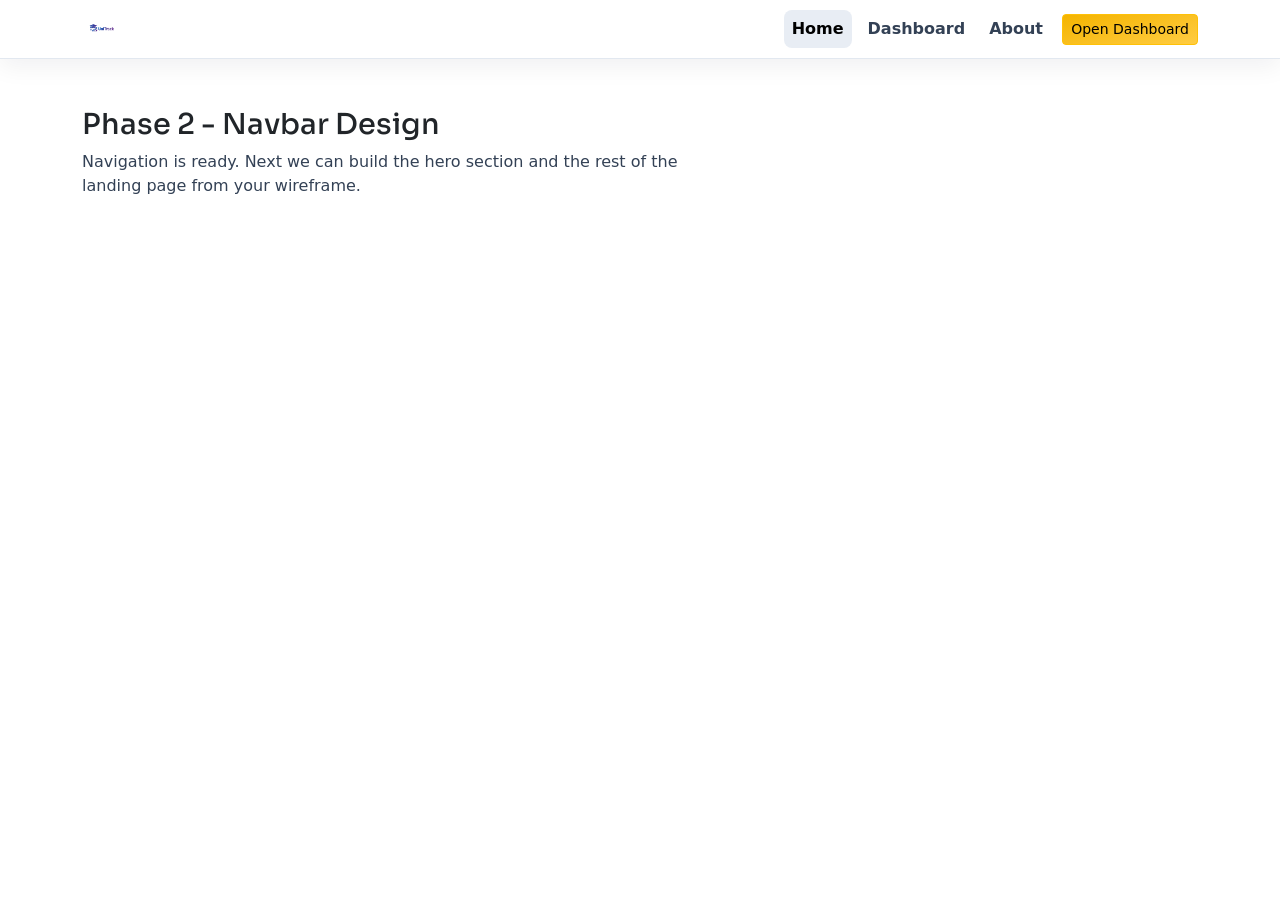
==== index.html @ 505b14d3 "Created frontend file structure" ====
<!DOCTYPE html>
<html lang="en">
<head>
    <meta charset="UTF-8">
    <meta name="viewport" content="width=device-width, initial-scale=1.0">
    <title>UniTrack</title>
    <link rel="icon" href="images/logo.png">
    <link rel="preconnect" href="https://fonts.googleapis.com">
    <link rel="preconnect" href="https://fonts.gstatic.com" crossorigin>
    <link href="https://fonts.googleapis.com/css2?family=Manrope:wght@500;600;700;800&family=Sora:wght@500;600;700&display=swap" rel="stylesheet">
    <link rel="stylesheet" href="css/navBar.css">
    <link href="https://cdn.jsdelivr.net/npm/bootstrap@5.3.2/dist/css/bootstrap.min.css" rel="stylesheet">
</head>
<body>
    <nav class="navbar navbar-expand-lg uni-navbar sticky-top">
        <div class="container">
            <a class="navbar-website website-mark" href="#">
                <img src="images/logo.png" alt="UniTrack logo" class="website-logo">
            </a>

            <button class="navbar-toggler custom-toggler" type="button" data-bs-toggle="collapse" data-bs-target="#uniNavbar" aria-controls="uniNavbar" aria-expanded="false" aria-label="Toggle navigation">
                <span class="navbar-toggler-icon"></span>
            </button>

            <div class="collapse navbar-collapse" id="uniNavbar">
                <ul class="navbar-nav ms-auto mb-2 mb-lg-0 nav-links-wrap">
                    <li class="nav-item"><a class="nav-link active" aria-current="page" href="#">Home</a></li>
                    <li class="nav-item"><a class="nav-link" href="#">Dashboard</a></li>
                    <li class="nav-item"><a class="nav-link" href="#">About</a></li>
                </ul>
                <div class="d-flex align-items-center gap-2 nav-actions">
                    <a href="#" class="btn btn-warning btn-sm start-btn">Open Dashboard</a>
                </div>
            </div>
        </div>
    </nav>

    <main class="container py-5">
        <h1 class="page-title">Phase 2 - Navbar Design</h1>
        <p class="page-subtitle">Navigation is ready. Next we can build the hero section and the rest of the landing page from your wireframe.</p>
    </main>

    <script src="https://cdn.jsdelivr.net/npm/bootstrap@5.3.2/dist/js/bootstrap.bundle.min.js"></script>
</body>
</html>
---- css/navBar.css ----
:root {
	--uni-bg: #ffffff;
	--uni-text: #0f172a;
	--uni-muted: #334155;
	--uni-accent: #f4b400;
	--uni-accent-hover: #ffcc42;
	--uni-border: #e2e8f0;
}

* {
	box-sizing: border-box;
}

body {
	margin: 0;
	font-family: "Manrope", sans-serif;
	color: #0f172a;
	background: #f8fafc;
}

.uni-navbar {
	background: var(--uni-bg);
	border-bottom: 1px solid var(--uni-border);
	box-shadow: 0 8px 24px rgba(15, 23, 42, 0.06);
}

.website-mark {
	display: inline-flex;
	align-items: center;
	gap: 0.6rem;
	color: #0b1628;
	font-family: "Sora", sans-serif;
	font-weight: 600;
	letter-spacing: 0.1px;
	text-decoration: none;
}

.website-mark:hover,
.website-mark:focus {
	color: #0b1628;
}

.website-logo {
	width: 42px;
	height: 42px;
	object-fit: contain;
}

.website-text {
	font-size: 1.06rem;
}

.nav-links-wrap {
	gap: 0.5rem;
	margin-right: 0.7rem;
}

.uni-navbar .nav-link {
	color: var(--uni-muted);
	font-weight: 600;
	border-radius: 8px;
	padding: 0.45rem 0.95rem;
	transition: all 0.2s ease;
}

.uni-navbar .nav-link:hover,
.uni-navbar .nav-link:focus {
	color: #0f172a;
	background: #eef2f7;
}

.uni-navbar .nav-link.active {
	color: #0f172a;
	background: #e8edf4;
}

.start-btn {
	border-radius: 999px;
	font-weight: 700;
	padding-inline: 1rem;
}

.start-btn {
	color: #1d2738;
	border: none;
	background: linear-gradient(165deg, var(--uni-accent), var(--uni-accent-hover));
}

.start-btn:hover,
.start-btn:focus {
	color: #1d2738;
	background: linear-gradient(165deg, #f8c82f, #ffe08c);
}

.custom-toggler {
	border-color: #cbd5e1;
}

.custom-toggler .navbar-toggler-icon {
	filter: none;
}

.page-title {
	font-family: "Sora", sans-serif;
	font-size: clamp(1.8rem, 2.2vw, 2.4rem);
	margin-bottom: 0.5rem;
}

.page-subtitle {
	color: #334155;
	max-width: 60ch;
}

@media (max-width: 991.98px) {
	.nav-links-wrap {
		margin-top: 0.9rem;
		margin-right: 0;
	}

	.uni-navbar .nav-link {
		border-radius: 10px;
		padding-left: 0.6rem;
	}

	.nav-actions {
		margin-top: 0.85rem;
		margin-bottom: 0.35rem;
	}
}
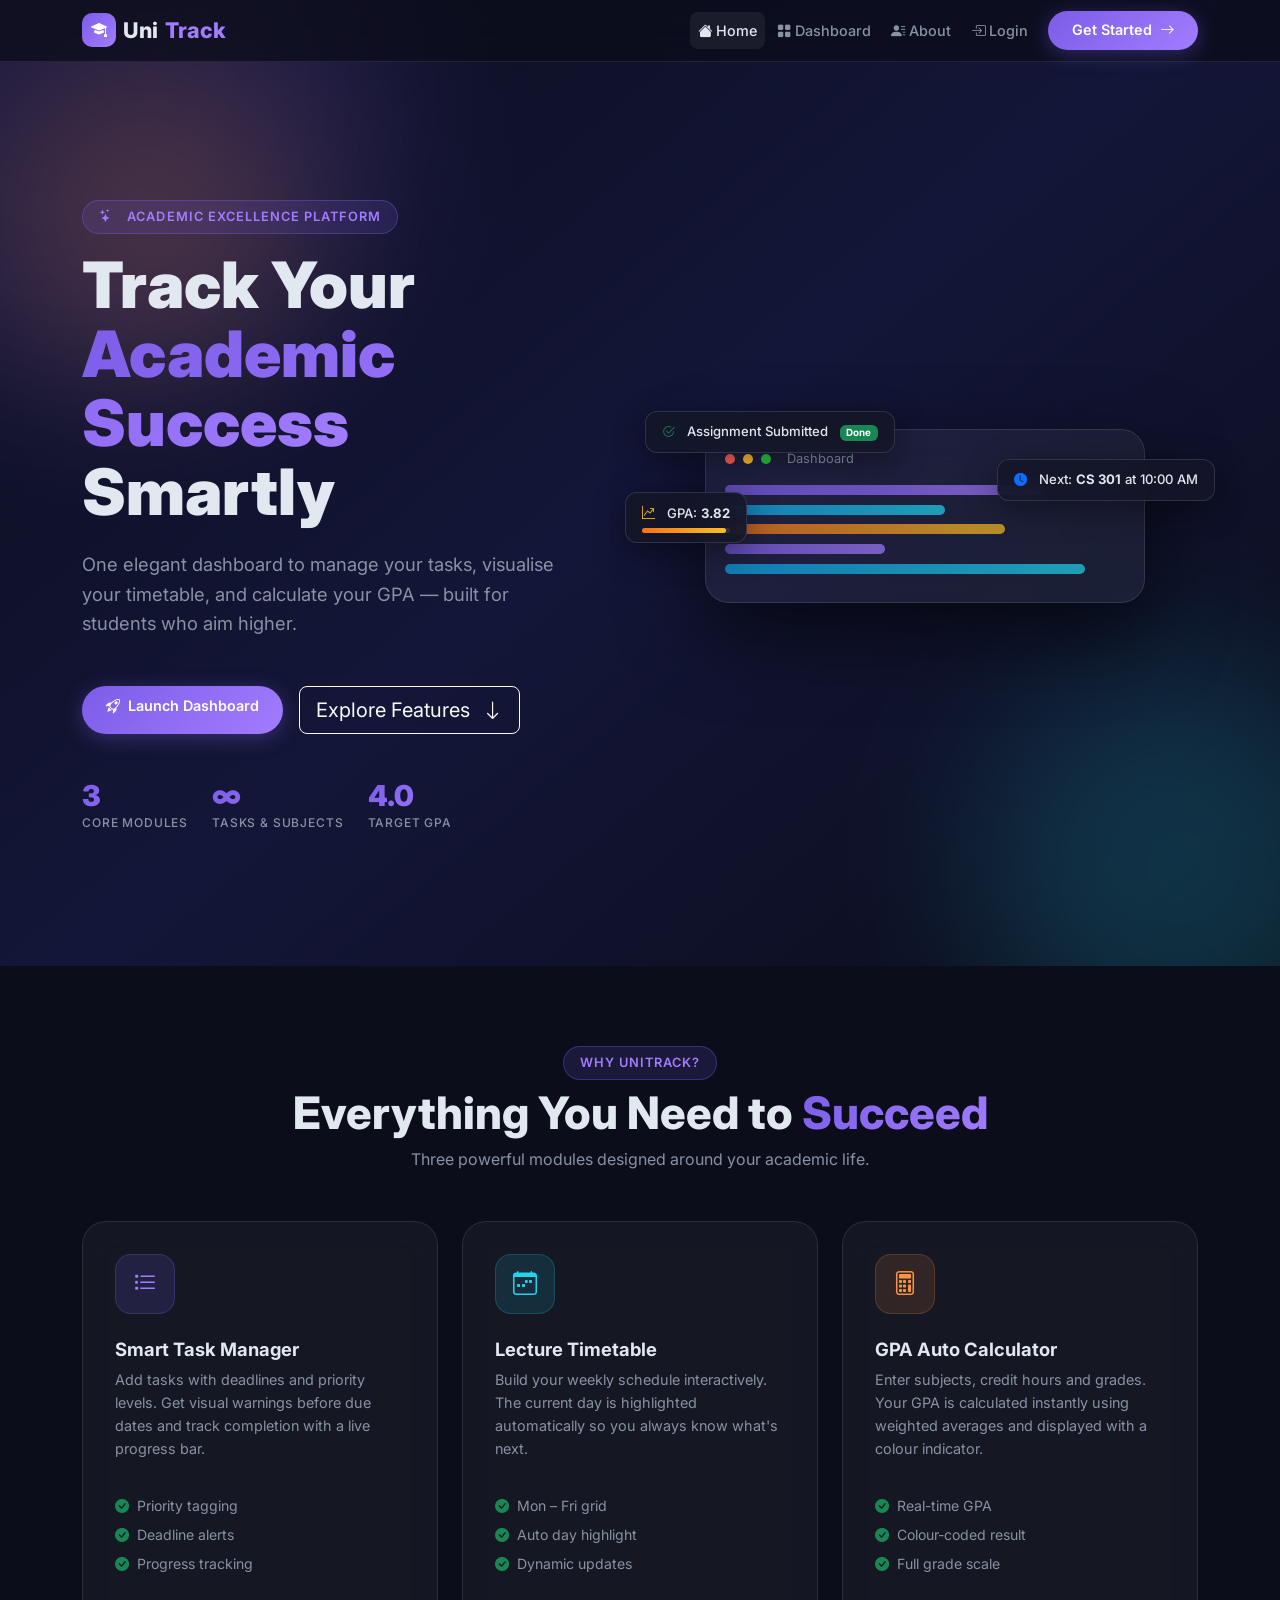
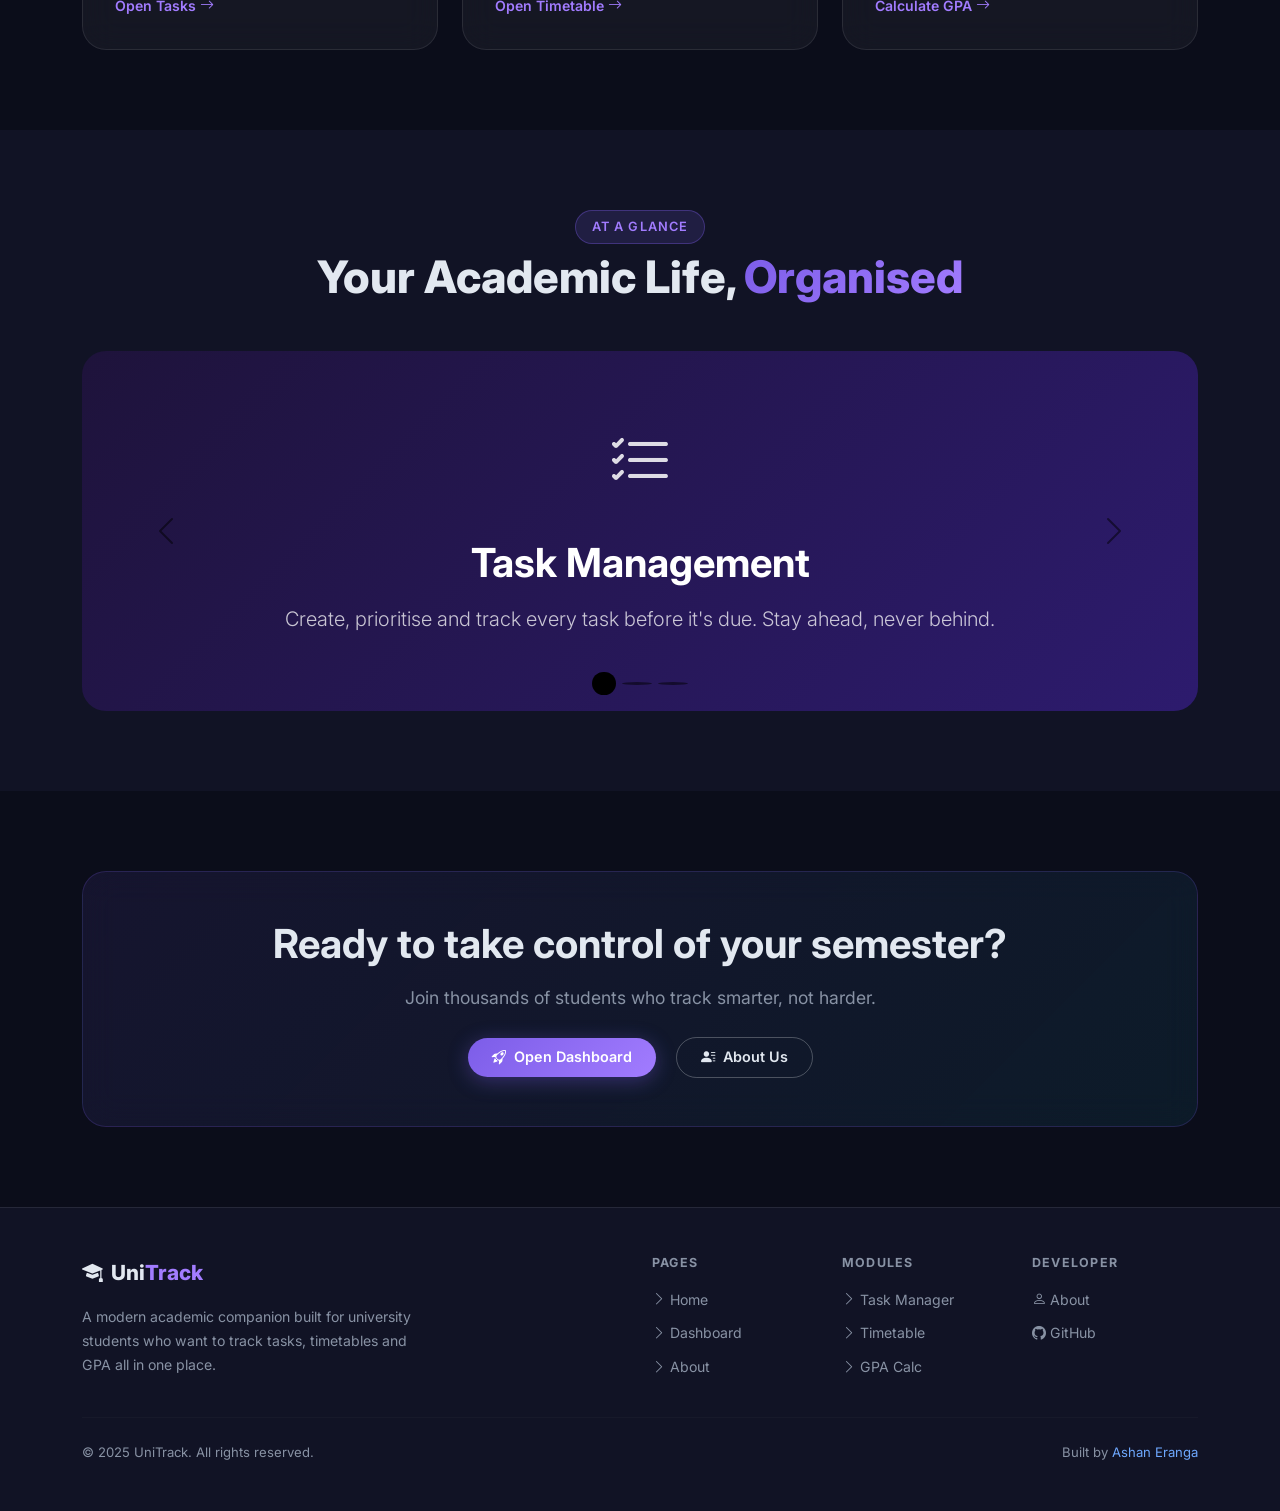
==== commit 0937faed: "Created home page, index file with css and javascript" ====
--- a/index.html
+++ b/index.html
@@ -1,45 +1,396 @@
 <!DOCTYPE html>
-<html lang="en">
+<html lang="en" data-bs-theme="dark">
+
 <head>
-    <meta charset="UTF-8">
-    <meta name="viewport" content="width=device-width, initial-scale=1.0">
-    <title>UniTrack</title>
-    <link rel="icon" href="images/logo.png">
-    <link rel="preconnect" href="https://fonts.googleapis.com">
-    <link rel="preconnect" href="https://fonts.gstatic.com" crossorigin>
-    <link href="https://fonts.googleapis.com/css2?family=Manrope:wght@500;600;700;800&family=Sora:wght@500;600;700&display=swap" rel="stylesheet">
-    <link rel="stylesheet" href="css/navBar.css">
-    <link href="https://cdn.jsdelivr.net/npm/bootstrap@5.3.2/dist/css/bootstrap.min.css" rel="stylesheet">
+    <meta charset="UTF-8" />
+    <meta name="viewport" content="width=device-width, initial-scale=1.0" />
+    <meta name="description"
+        content="UniTrack – Smart Academic Dashboard. Track tasks, timetables and GPA all in one place." />
+    <title>UniTrack – Smart Academic Dashboard</title>
+
+    <link rel="stylesheet" href="https://cdn.jsdelivr.net/npm/bootstrap@5.3.2/dist/css/bootstrap.min.css" />
+    <link rel="stylesheet" href="https://cdn.jsdelivr.net/npm/bootstrap-icons@1.11.3/font/bootstrap-icons.min.css" />
+    <link rel="preconnect" href="https://fonts.googleapis.com" />
+    <link rel="preconnect" href="https://fonts.gstatic.com" crossorigin />
+    <link href="https://fonts.googleapis.com/css2?family=Inter:wght@300;400;500;600;700;800;900&display=swap"
+        rel="stylesheet" />
+    <link rel="stylesheet" href="css/style.css" />
 </head>
+
 <body>
-    <nav class="navbar navbar-expand-lg uni-navbar sticky-top">
-        <div class="container">
-            <a class="navbar-website website-mark" href="#">
-                <img src="images/logo.png" alt="UniTrack logo" class="website-logo">
+
+
+
+    <!--NAVBAR-->
+    <nav class="navbar navbar-expand-lg fixed-top glass-nav" id="mainNavbar">
+        <div class="container">
+            <!--Logo -->
+            <a class="navbar-brand brand-logo" href="index.html">
+                <span class="brand-icon"><i class="bi bi-mortarboard-fill"></i></span>
+                Uni<span class="brand-accent">Track</span>
             </a>
 
-            <button class="navbar-toggler custom-toggler" type="button" data-bs-toggle="collapse" data-bs-target="#uniNavbar" aria-controls="uniNavbar" aria-expanded="false" aria-label="Toggle navigation">
-                <span class="navbar-toggler-icon"></span>
+            <!-- Mobile  -->
+            <button class="navbar-toggler border-0" type="button" data-bs-toggle="collapse" data-bs-target="#navbarMenu"
+                aria-controls="navbarMenu" aria-expanded="false" aria-label="Toggle navigation">
+                <span class="toggler-icon"><i class="bi bi-list"></i></span>
             </button>
 
-            <div class="collapse navbar-collapse" id="uniNavbar">
-                <ul class="navbar-nav ms-auto mb-2 mb-lg-0 nav-links-wrap">
-                    <li class="nav-item"><a class="nav-link active" aria-current="page" href="#">Home</a></li>
-                    <li class="nav-item"><a class="nav-link" href="#">Dashboard</a></li>
-                    <li class="nav-item"><a class="nav-link" href="#">About</a></li>
+            <!-- Nav Links -->
+            <div class="collapse navbar-collapse" id="navbarMenu">
+                <ul class="navbar-nav ms-auto align-items-lg-center gap-lg-1">
+                    <li class="nav-item">
+                        <a class="nav-link active" href="index.html">
+                            <i class="bi bi-house-fill me-1"></i>Home
+                        </a>
+                    </li>
+                    <li class="nav-item">
+                        <a class="nav-link" href="dashboard.html">
+                            <i class="bi bi-grid-fill me-1"></i>Dashboard
+                        </a>
+                    </li>
+                    <li class="nav-item">
+                        <a class="nav-link" href="about.html">
+                            <i class="bi bi-person-lines-fill me-1"></i>About
+                        </a>
+                    </li>
+                    <li class="nav-item">
+                        <a class="nav-link" href="login.html">
+                            <i class="bi bi-box-arrow-in-right me-1"></i>Login
+                        </a>
+                    </li>
+                    <li class="nav-item ms-lg-2">
+                        <a class="btn btn-primary-grad" href="register.html">
+                            Get Started <i class="bi bi-arrow-right ms-1"></i>
+                        </a>
+                    </li>
                 </ul>
-                <div class="d-flex align-items-center gap-2 nav-actions">
-                    <a href="#" class="btn btn-warning btn-sm start-btn">Open Dashboard</a>
-                </div>
             </div>
         </div>
     </nav>
 
-    <main class="container py-5">
-        <h1 class="page-title">Phase 2 - Navbar Design</h1>
-        <p class="page-subtitle">Navigation is ready. Next we can build the hero section and the rest of the landing page from your wireframe.</p>
-    </main>
+
+    <!--Hero -->
+    <section class="hero-section" id="hero">
+        <div class="blob blob-1"></div>
+        <div class="blob blob-2"></div>
+        <div class="blob blob-3"></div>
+
+        <div class="container hero-content">
+            <div class="row align-items-center min-vh-100">
+                <!-- Left  -->
+                <div class="col-lg-6" data-aos="fade-right">
+                    <div class="hero-badge mb-3">
+                        <i class="bi bi-stars me-2"></i>Academic Excellence Platform
+                    </div>
+                    <h1 class="hero-title">
+                        Track Your<br />
+                        <span class="gradient-text">Academic Success</span><br />
+                        Smartly
+                    </h1>
+                    <p class="hero-subtitle mt-4 mb-5">
+                        One elegant dashboard to manage your tasks, visualise your timetable,
+                        and calculate your GPA — built for students who aim higher.
+                    </p>
+                    <div class="hero-cta d-flex flex-wrap gap-3">
+                        <a href="dashboard.html" class="btn btn-primary-grad btn-lg">
+                            <i class="bi bi-rocket-takeoff me-2"></i>Launch Dashboard
+                        </a>
+                        <a href="#features" class="btn btn-outline-light btn-lg smooth-scroll">
+                            Explore Features <i class="bi bi-arrow-down ms-2"></i>
+                        </a>
+                    </div>
+
+                    <div class="hero-stats d-flex gap-4 mt-5 flex-wrap">
+                        <div class="stat-chip">
+                            <span class="stat-num">3</span>
+                            <span class="stat-label">Core Modules</span>
+                        </div>
+                        <div class="stat-chip">
+                            <span class="stat-num">∞</span>
+                            <span class="stat-label">Tasks & Subjects</span>
+                        </div>
+                        <div class="stat-chip">
+                            <span class="stat-num">4.0</span>
+                            <span class="stat-label">Target GPA</span>
+                        </div>
+                    </div>
+                </div>
+
+                <!-- Right  -->
+                <div class="col-lg-6 mt-5 mt-lg-0 d-flex justify-content-center">
+                    <div class="hero-visual">
+                        <div class="floating-card card-task">
+                            <i class="bi bi-check2-circle text-success me-2"></i>
+                            Assignment Submitted <span class="badge bg-success ms-2">Done</span>
+                        </div>
+                        <div class="floating-card card-gpa">
+                            <i class="bi bi-graph-up-arrow text-warning me-2"></i>
+                            GPA: <strong>3.82</strong>
+                            <div class="gpa-bar mt-1">
+                                <div class="gpa-fill" style="width:95%"></div>
+                            </div>
+                        </div>
+                        <div class="floating-card card-time">
+                            <i class="bi bi-clock-fill text-primary me-2"></i>
+                            Next: <strong>CS 301</strong> at 10:00 AM
+                        </div>
+                        <!-- Dashboard preview -->
+                        <div class="dashboard-mockup glass-card">
+                            <div class="mockup-header">
+                                <span class="dot red"></span>
+                                <span class="dot yellow"></span>
+                                <span class="dot green"></span>
+                                <span class="mockup-title">Dashboard</span>
+                            </div>
+                            <div class="mockup-body">
+                                <div class="mockup-row">
+                                    <div class="mockup-bar" style="width:80%"></div>
+                                </div>
+                                <div class="mockup-row">
+                                    <div class="mockup-bar b2" style="width:55%"></div>
+                                </div>
+                                <div class="mockup-row">
+                                    <div class="mockup-bar b3" style="width:70%"></div>
+                                </div>
+                                <div class="mockup-row">
+                                    <div class="mockup-bar" style="width:40%"></div>
+                                </div>
+                                <div class="mockup-row">
+                                    <div class="mockup-bar b2" style="width:90%"></div>
+                                </div>
+                            </div>
+                        </div>
+                    </div>
+                </div>
+            </div>
+        </div>
+    </section>
+
+
+    <!-- Features -->
+    <section class="features-section py-6" id="features">
+        <div class="container">
+            <!-- Section Header -->
+            <div class="text-center mb-5">
+                <div class="section-badge mb-2">Why UniTrack?</div>
+                <h2 class="section-title">Everything You Need to <span class="gradient-text">Succeed</span></h2>
+                <p class="section-sub">Three powerful modules designed around your academic life.</p>
+            </div>
+
+            <!-- Cards -->
+            <div class="row g-4 justify-content-center">
+
+                <!-- Task Manager -->
+                <div class="col-md-6 col-lg-4">
+                    <div class="feature-card glass-card h-100" id="featureTask">
+                        <div class="feature-icon-wrap icon-purple">
+                            <i class="bi bi-list-task"></i>
+                        </div>
+                        <h3 class="feature-title mt-4">Smart Task Manager</h3>
+                        <p class="feature-desc">
+                            Add tasks with deadlines and priority levels. Get visual warnings
+                            before due dates and track completion with a live progress bar.
+                        </p>
+                        <ul class="feature-list mt-3">
+                            <li><i class="bi bi-check-circle-fill text-success me-2"></i>Priority tagging</li>
+                            <li><i class="bi bi-check-circle-fill text-success me-2"></i>Deadline alerts</li>
+                            <li><i class="bi bi-check-circle-fill text-success me-2"></i>Progress tracking</li>
+                        </ul>
+                        <a href="dashboard.html#tasks" class="feature-link mt-auto">
+                            Open Tasks <i class="bi bi-arrow-right ms-1"></i>
+                        </a>
+                    </div>
+                </div>
+
+                <!-- Timetable -->
+                <div class="col-md-6 col-lg-4">
+                    <div class="feature-card glass-card h-100" id="featureTimetable">
+                        <div class="feature-icon-wrap icon-cyan">
+                            <i class="bi bi-calendar-week"></i>
+                        </div>
+                        <h3 class="feature-title mt-4">Lecture Timetable</h3>
+                        <p class="feature-desc">
+                            Build your weekly schedule interactively. The current day is
+                            highlighted automatically so you always know what's next.
+                        </p>
+                        <ul class="feature-list mt-3">
+                            <li><i class="bi bi-check-circle-fill text-success me-2"></i>Mon – Fri grid</li>
+                            <li><i class="bi bi-check-circle-fill text-success me-2"></i>Auto day highlight</li>
+                            <li><i class="bi bi-check-circle-fill text-success me-2"></i>Dynamic updates</li>
+                        </ul>
+                        <a href="dashboard.html#timetable" class="feature-link mt-auto">
+                            Open Timetable <i class="bi bi-arrow-right ms-1"></i>
+                        </a>
+                    </div>
+                </div>
+
+                <!--GPA Calculator -->
+                <div class="col-md-6 col-lg-4">
+                    <div class="feature-card glass-card h-100" id="featureGPA">
+                        <div class="feature-icon-wrap icon-orange">
+                            <i class="bi bi-calculator"></i>
+                        </div>
+                        <h3 class="feature-title mt-4">GPA Auto Calculator</h3>
+                        <p class="feature-desc">
+                            Enter subjects, credit hours and grades. Your GPA is calculated
+                            instantly using weighted averages and displayed with a colour indicator.
+                        </p>
+                        <ul class="feature-list mt-3">
+                            <li><i class="bi bi-check-circle-fill text-success me-2"></i>Real-time GPA</li>
+                            <li><i class="bi bi-check-circle-fill text-success me-2"></i>Colour-coded result</li>
+                            <li><i class="bi bi-check-circle-fill text-success me-2"></i>Full grade scale</li>
+                        </ul>
+                        <a href="dashboard.html#gpa" class="feature-link mt-auto">
+                            Calculate GPA <i class="bi bi-arrow-right ms-1"></i>
+                        </a>
+                    </div>
+                </div>
+
+            </div>
+        </div>
+    </section>
+
+
+    <section class="carousel-section py-6" id="showcase">
+        <div class="container">
+            <div class="text-center mb-5">
+                <div class="section-badge mb-2">At A Glance</div>
+                <h2 class="section-title">Your Academic Life, <span class="gradient-text">Organised</span></h2>
+            </div>
+
+            <div id="mainCarousel" class="carousel slide carousel-fade" data-bs-ride="carousel" data-bs-interval="4000">
+                <!-- Indicators -->
+                <div class="carousel-indicators">
+                    <button type="button" data-bs-target="#mainCarousel" data-bs-slide-to="0" class="active"
+                        aria-current="true" aria-label="Slide 1"></button>
+                    <button type="button" data-bs-target="#mainCarousel" data-bs-slide-to="1"
+                        aria-label="Slide 2"></button>
+                    <button type="button" data-bs-target="#mainCarousel" data-bs-slide-to="2"
+                        aria-label="Slide 3"></button>
+                </div>
+
+                <div class="carousel-inner rounded-4 overflow-hidden">
+                    <!-- Slide 1 -->
+                    <div class="carousel-item active">
+                        <div class="carousel-slide slide-tasks d-flex align-items-center justify-content-center">
+                            <div class="carousel-content text-center text-white p-5">
+                                <div class="carousel-icon mb-4"><i class="bi bi-list-check"></i></div>
+                                <h3 class="display-6 fw-bold">Task Management</h3>
+                                <p class="lead opacity-75 mt-3">Create, prioritise and track every task before it's due.
+                                    Stay ahead, never behind.</p>
+                            </div>
+                        </div>
+                    </div>
+                    <!-- Slide 2 -->
+                    <div class="carousel-item">
+                        <div class="carousel-slide slide-timetable d-flex align-items-center justify-content-center">
+                            <div class="carousel-content text-center text-white p-5">
+                                <div class="carousel-icon mb-4"><i class="bi bi-calendar3"></i></div>
+                                <h3 class="display-6 fw-bold">Lecture Timetable</h3>
+                                <p class="lead opacity-75 mt-3">Your entire week on one screen. Add lectures on the fly
+                                    and never miss a class.</p>
+                            </div>
+                        </div>
+                    </div>
+                    <!-- Slide 3 -->
+                    <div class="carousel-item">
+                        <div class="carousel-slide slide-gpa d-flex align-items-center justify-content-center">
+                            <div class="carousel-content text-center text-white p-5">
+                                <div class="carousel-icon mb-4"><i class="bi bi-award"></i></div>
+                                <h3 class="display-6 fw-bold">GPA Calculator</h3>
+                                <p class="lead opacity-75 mt-3">See exactly where you stand academically. Real-time
+                                    weighted GPA at your fingertips.</p>
+                            </div>
+                        </div>
+                    </div>
+                </div>
+
+                <!-- Controls -->
+                <button class="carousel-control-prev" type="button" data-bs-target="#mainCarousel" data-bs-slide="prev">
+                    <span class="carousel-control-prev-icon"></span>
+                    <span class="visually-hidden">Previous</span>
+                </button>
+                <button class="carousel-control-next" type="button" data-bs-target="#mainCarousel" data-bs-slide="next">
+                    <span class="carousel-control-next-icon"></span>
+                    <span class="visually-hidden">Next</span>
+                </button>
+            </div>
+        </div>
+    </section>
+
+
+    <!-- Call-->
+    <section class="cta-section py-6">
+        <div class="container">
+            <div class="cta-card glass-card text-center p-5">
+                <h2 class="fw-bold fs-1 mb-3">Ready to take control of your semester?</h2>
+                <p class="cta-sub mb-4">Join thousands of students who track smarter, not harder.</p>
+                <a href="dashboard.html" class="btn btn-primary-grad btn-lg me-3">
+                    <i class="bi bi-rocket-takeoff me-2"></i>Open Dashboard
+                </a>
+                <a href="about.html" class="btn btn-outline-custom btn-lg">
+                    <i class="bi bi-person-lines-fill me-2"></i>About Us
+                </a>
+            </div>
+        </div>
+    </section>
+
+
+    <!--Footer-->
+    <footer class="site-footer py-5">
+        <div class="container">
+            <div class="row gy-4">
+                <!-- Brand -->
+                <div class="col-lg-4">
+                    <a class="footer-brand" href="index.html">
+                        <i class="bi bi-mortarboard-fill me-2"></i>Uni<span class="brand-accent">Track</span>
+                    </a>
+                    <p class="footer-desc mt-3">
+                        A modern academic companion built for university students who want to
+                        track tasks, timetables and GPA all in one place.
+                    </p>
+                </div>
+                <!-- Quick Links -->
+                <div class="col-sm-6 col-lg-2 offset-lg-2">
+                    <h6 class="footer-heading">Pages</h6>
+                    <ul class="footer-links">
+                        <li><a href="index.html"><i class="bi bi-chevron-right me-1"></i>Home</a></li>
+                        <li><a href="dashboard.html"><i class="bi bi-chevron-right me-1"></i>Dashboard</a></li>
+                        <li><a href="about.html"><i class="bi bi-chevron-right me-1"></i>About</a></li>
+                    </ul>
+                </div>
+                <!-- Modules -->
+                <div class="col-sm-6 col-lg-2">
+                    <h6 class="footer-heading">Modules</h6>
+                    <ul class="footer-links">
+                        <li><a href="dashboard.html#tasks"><i class="bi bi-chevron-right me-1"></i>Task Manager</a></li>
+                        <li><a href="dashboard.html#timetable"><i class="bi bi-chevron-right me-1"></i>Timetable</a>
+                        </li>
+                        <li><a href="dashboard.html#gpa"><i class="bi bi-chevron-right me-1"></i>GPA Calc</a></li>
+                    </ul>
+                </div>
+                <!-- Contact -->
+                <div class="col-lg-2">
+                    <h6 class="footer-heading">Developer</h6>
+                    <ul class="footer-links">
+                        <li><a href="about.html"><i class="bi bi-person me-1"></i>About</a></li>
+                        <li><a href="#"><i class="bi bi-github me-1"></i>GitHub</a></li>
+                    </ul>
+                </div>
+            </div>
+
+            <hr class="footer-divider my-4" />
+            <div class="d-flex flex-wrap justify-content-between align-items-center">
+                <p class="footer-copy mb-0">&copy; 2025 UniTrack. All rights reserved.</p>
+                <p class="footer-copy mb-0">Built by <span><a href="https://github.com/ashan2k02" target="_blank">Ashan Eranga</a></span></p>
+            </div>
+        </div>
+    </footer>
+
 
     <script src="https://cdn.jsdelivr.net/npm/bootstrap@5.3.2/dist/js/bootstrap.bundle.min.js"></script>
+    <script src="js/app.js"></script>
 </body>
+
 </html>
--- a/css/style.css
+++ b/css/style.css
@@ -0,0 +1,1859 @@
+:root {
+  --purple:       #7c5de8;   
+  --purple-light: #a27cff;   
+  --cyan:         #22d3ee;   
+  --orange:       #fb923c;   
+  --green:        #34d399;   
+  --red:          #f87171;   
+  --bg:           #0b0d1a;   
+  --bg-alt:       #111325;   
+  --text:         #e2e8f0;   
+  --muted:        #8892a4;   
+  --border:       rgba(255,255,255,0.09);  
+}
+
+
+
+*, *::before, *::after {
+  box-sizing: border-box;
+  margin: 0;
+  padding: 0;
+}
+
+html {
+  scroll-behavior: smooth;
+}
+
+body {
+  font-family: 'Inter', system-ui, sans-serif;
+  background-color: var(--bg);   
+  color: var(--text);            
+  min-height: 100vh;
+  overflow-x: hidden;
+  line-height: 1.6;
+}
+
+img {
+  max-width: 100%;
+}
+a {
+  text-decoration: none;
+}
+
+
+::-webkit-scrollbar {
+  width: 6px;
+  height: 6px;
+}
+::-webkit-scrollbar-track {
+  background: var(--bg-alt);
+}
+::-webkit-scrollbar-thumb {
+  background: var(--purple);
+  border-radius: 99px;
+}
+
+
+.py-6 {
+  padding-top: 5rem;
+  padding-bottom: 5rem;
+}
+
+
+
+.gradient-text {
+  background: linear-gradient(135deg, #7c5de8, #a27cff);
+  
+  -webkit-background-clip: text;
+  background-clip: text;
+  -webkit-text-fill-color: transparent;
+}
+
+
+.section-title {
+  font-size: clamp(1.8rem, 4vw, 2.8rem); 
+  font-weight: 800;
+  color: var(--text);
+  line-height: 1.15;
+}
+
+.section-sub {
+  font-size: 1rem;
+  color: var(--muted);
+  max-width: 500px;
+  margin-left: auto;
+  margin-right: auto;
+}
+
+
+
+.section-badge, .hero-badge {
+  display: inline-flex;
+  align-items: center;
+  gap: .4rem;
+  padding: .35rem 1rem;
+  background: rgba(124, 93, 232, 0.15);  
+  border: 1px solid rgba(124, 93, 232, 0.35);
+  border-radius: 99px;  
+  font-size: .8rem;
+  font-weight: 600;
+  color: var(--purple-light);
+  letter-spacing: .08em;
+  text-transform: uppercase;
+}
+
+
+
+
+
+.btn-primary-grad {
+  background: linear-gradient(135deg, #7c5de8, #a27cff);
+  color: #fff;
+  border: none;
+  border-radius: 99px;   
+  padding: .55rem 1.5rem;
+  font-weight: 600;
+  font-size: .9rem;
+  transition: all 0.25s ease;
+  box-shadow: 0 4px 20px rgba(124, 93, 232, 0.35);
+}
+.btn-primary-grad:hover, .btn-primary-grad:focus {
+  color: #fff;
+  transform: translateY(-2px);   
+  box-shadow: 0 8px 30px rgba(124, 93, 232, 0.5);
+}
+
+
+.btn-grad-cyan {
+  background: linear-gradient(135deg, #0ea5e9, #22d3ee);
+  color: #fff;
+  border: none;
+  border-radius: 99px;
+  padding: .55rem 1.5rem;
+  font-weight: 600;
+  font-size: .9rem;
+  transition: all 0.25s ease;
+  box-shadow: 0 4px 20px rgba(34, 211, 238, 0.3);
+}
+.btn-grad-cyan:hover {
+  color: #fff;
+  transform: translateY(-2px);
+}
+
+
+.btn-grad-orange {
+  background: linear-gradient(135deg, #f97316, #fbbf24);
+  color: #fff;
+  border: none;
+  border-radius: 99px;
+  padding: .55rem 1.5rem;
+  font-weight: 600;
+  font-size: .9rem;
+  transition: all 0.25s ease;
+  box-shadow: 0 4px 20px rgba(251, 146, 60, 0.3);
+}
+.btn-grad-orange:hover {
+  color: #fff;
+  transform: translateY(-2px);
+}
+
+
+.btn-outline-custom {
+  border: 1.5px solid rgba(255, 255, 255, 0.25);
+  color: var(--text);
+  border-radius: 99px;
+  padding: .55rem 1.5rem;
+  font-weight: 600;
+  font-size: .9rem;
+  transition: all 0.25s ease;
+  background: transparent;
+}
+.btn-outline-custom:hover {
+  background: rgba(255, 255, 255, 0.07);
+  border-color: rgba(255, 255, 255, 0.45);
+  color: #fff;
+  transform: translateY(-2px);
+}
+
+
+.btn-danger-soft {
+  background: rgba(248, 113, 113, 0.12);
+  border: 1px solid rgba(248, 113, 113, 0.25);
+  color: var(--red);
+  border-radius: 8px;
+  transition: all 0.2s ease;
+}
+.btn-danger-soft:hover {
+  background: rgba(248, 113, 113, 0.22);
+  color: var(--red);
+}
+
+
+.btn-filter {
+  background: rgba(255, 255, 255, 0.05);
+  border: 1px solid rgba(255, 255, 255, 0.1);
+  color: var(--muted);
+  border-radius: 8px;
+  font-size: .8rem;
+  padding: .3rem .7rem;
+  transition: all 0.2s ease;
+}
+
+.btn-filter.active, .btn-filter:hover {
+  background: linear-gradient(135deg, #7c5de8, #a27cff);
+  border-color: transparent;
+  color: #fff;
+}
+
+
+
+.glass-card {
+  background: rgba(255, 255, 255, 0.045);  
+  border: 1px solid var(--border);
+  border-radius: 24px;
+  backdrop-filter: blur(16px);  
+  -webkit-backdrop-filter: blur(16px);
+  transition: border-color 0.25s ease;
+}
+.glass-card:hover {
+  border-color: rgba(255, 255, 255, 0.14);
+}
+
+
+.card-section-title {
+  font-size: 1rem;
+  font-weight: 700;
+  color: var(--text);
+  display: flex;
+  align-items: center;
+}
+
+
+.icon-purple, .icon-cyan, .icon-orange, .icon-green {
+  width: 44px; height: 44px;
+  border-radius: 12px;
+  display: flex;
+  align-items: center;
+  justify-content: center;
+  font-size: 1.15rem;
+  flex-shrink: 0;
+}
+.icon-purple {
+  background: rgba(124, 93, 232, 0.15);
+  color: var(--purple-light);
+  border: 1px solid rgba(124, 93, 232, 0.25);
+}
+.icon-cyan {
+  background: rgba(34,  211, 238, 0.12);
+  color: var(--cyan);
+  border: 1px solid rgba(34,  211, 238, 0.2);
+}
+.icon-orange {
+  background: rgba(251, 146,  60, 0.12);
+  color: var(--orange);
+  border: 1px solid rgba(251, 146,  60, 0.2);
+}
+.icon-green {
+  background: rgba(52,  211, 153, 0.12);
+  color: var(--green);
+  border: 1px solid rgba(52,  211, 153, 0.2);
+}
+
+
+
+.glass-nav {
+  background: rgba(11, 13, 26, 0.80);   
+  border-bottom: 1px solid var(--border);
+  backdrop-filter: blur(20px);           
+  -webkit-backdrop-filter: blur(20px);
+  transition: background 0.3s ease;
+}
+
+
+.brand-logo {
+  font-size: 1.35rem;
+  font-weight: 800;
+  color: var(--text);
+  display: flex;
+  align-items: center;
+  gap: .45rem;
+}
+
+
+.brand-icon {
+  display: inline-flex;
+  align-items: center;
+  justify-content: center;
+  width: 34px; height: 34px;
+  background: linear-gradient(135deg, #7c5de8, #a27cff);
+  border-radius: 10px;
+  font-size: 1rem;
+  color: #fff;
+}
+
+
+.brand-accent {
+  color: var(--purple-light);
+}
+
+
+.navbar .nav-link {
+  color: var(--muted);
+  font-weight: 500;
+  font-size: .9rem;
+  border-radius: 8px;
+  padding: .45rem .8rem;
+  transition: color 0.2s ease, background 0.2s ease;
+}
+.navbar .nav-link:hover,
+.navbar .nav-link.active {
+  color: var(--text);
+  background: rgba(255, 255, 255, 0.06);
+}
+
+
+.toggler-icon {
+  font-size: 1.5rem;
+  color: var(--text);
+}
+.navbar-toggler:focus {
+  box-shadow: none;
+}
+
+
+
+.hero-section {
+  position: relative;
+  overflow: hidden;  
+  background: linear-gradient(140deg, #0b0d1a 0%, #131638 50%, #0b0d1a 100%);
+  padding-top: 66px;  
+}
+
+
+.blob {
+  position: absolute;
+  border-radius: 50%;
+  filter: blur(80px);      
+  opacity: 0.18;
+  pointer-events: none;    
+}
+.blob-1 {
+  width: 600px; height: 600px;
+  background: #7c5de8;     
+  top: -200px; left: -200px;
+  animation: blobFloat 12s ease-in-out infinite;
+}
+.blob-2 {
+  width: 400px; height: 400px;
+  background: #22d3ee;     
+  bottom: -100px; right: -100px;
+  animation: blobFloat 16s ease-in-out infinite reverse;
+}
+.blob-3 {
+  width: 300px; height: 300px;
+  background: #fb923c;     
+  animation: blobFloat 10s ease-in-out infinite 2s;
+}
+
+
+@keyframes blobFloat {
+  0%, 100% {
+  transform: translate(0, 0) scale(1);
+}
+  33% {
+  transform: translate(30px, -20px) scale(1.05);
+}
+  66% {
+  transform: translate(-20px, 30px) scale(0.97);
+}
+}
+
+
+.hero-content {
+  position: relative;
+  z-index: 2;
+}
+
+
+.hero-title {
+  font-size: clamp(2.2rem, 5vw, 4rem);
+  font-weight: 900;
+  line-height: 1.08;
+  color: var(--text);
+}
+
+
+.hero-subtitle {
+  font-size: clamp(1rem, 2vw, 1.15rem);
+  color: var(--muted);
+  max-width: 480px;
+}
+
+
+.stat-chip {
+  display: flex;
+  flex-direction: column;
+  gap: .1rem;
+}
+.stat-num {
+  font-size: 1.8rem; font-weight: 900; line-height: 1;
+  background: linear-gradient(135deg, #7c5de8, #a27cff);
+  -webkit-background-clip: text;
+  background-clip: text;
+  -webkit-text-fill-color: transparent;
+}
+.stat-label {
+  font-size: .75rem;
+  color: var(--muted);
+  font-weight: 500;
+  text-transform: uppercase;
+  letter-spacing: .07em;
+}
+
+
+.hero-visual {
+  position: relative;
+  width: 440px;
+  max-width: 100%;
+}
+
+
+.dashboard-mockup {
+  border-radius: 24px;
+  padding: 1.2rem;
+  background: rgba(255, 255, 255, 0.05);
+  border: 1px solid rgba(255, 255, 255, 0.1);
+  box-shadow: 0 30px 80px rgba(0, 0, 0, 0.6);
+  animation: floatMockup 5s ease-in-out infinite;
+}
+@keyframes floatMockup {
+  0%, 100% {
+  transform: translateY(0);
+}
+  50% {
+  transform: translateY(-12px);
+}
+}
+
+
+.mockup-header {
+  display: flex;
+  align-items: center;
+  gap: .5rem;
+  margin-bottom: 1rem;
+}
+.dot {
+  width: 10px;
+  height: 10px;
+  border-radius: 50%;
+}
+.dot.red {
+  background: #ff5f57;
+}
+.dot.yellow {
+  background: #febc2e;
+}
+.dot.green {
+  background: #28c840;
+}
+.mockup-title {
+  font-size: .8rem;
+  color: var(--muted);
+  margin-left: .5rem;
+}
+
+
+.mockup-row {
+  margin-bottom: .6rem;
+}
+.mockup-bar {
+  height: 10px;
+  border-radius: 99px;
+  background: linear-gradient(90deg,#7c5de8,#a27cff);
+  opacity:.7;
+}
+.mockup-bar.b2 {
+  background: linear-gradient(90deg,#0ea5e9,#22d3ee);
+}
+.mockup-bar.b3 {
+  background: linear-gradient(90deg,#f97316,#fbbf24);
+}
+
+
+.floating-card {
+  position: absolute;
+  background: rgba(20, 22, 40, 0.9);
+  border: 1px solid rgba(255, 255, 255, 0.12);
+  border-radius: 12px;
+  padding: .6rem 1rem;
+  font-size: .82rem;
+  font-weight: 500;
+  color: var(--text);
+  white-space: nowrap;
+  box-shadow: 0 8px 32px rgba(0, 0, 0, 0.4);
+  backdrop-filter: blur(12px);
+  z-index: 10;
+}
+.card-task {
+  top: -18px;
+  left: -60px;
+  animation: floatCard1 4s ease-in-out infinite;
+}
+.card-gpa {
+  bottom: 60px;
+  left: -80px;
+  animation: floatCard2 5s ease-in-out infinite 1s;
+}
+.card-time {
+  top: 30px;
+  right: -70px;
+  animation: floatCard1 4.5s ease-in-out infinite .5s;
+}
+
+@keyframes floatCard1 { 0%,100% { transform:translateY(0); } 50% { transform:translateY(-8px); } }
+@keyframes floatCard2 { 0%,100% { transform:translateY(0); } 50% { transform:translateY(8px);  } }
+
+
+.gpa-bar {
+  height: 5px;
+  border-radius: 99px;
+  background: rgba(255,255,255,0.1);
+}
+.gpa-fill {
+  height: 100%;
+  border-radius: 99px;
+  background: linear-gradient(90deg,#f97316,#fbbf24);
+}
+
+
+
+.feature-card {
+  padding: 2rem;
+  display: flex;
+  flex-direction: column;
+  transition: transform 0.25s ease, box-shadow 0.25s ease;
+}
+
+.feature-card:hover {
+  transform: translateY(-6px);
+  box-shadow: 0 0 40px rgba(124, 93, 232, 0.18);
+}
+
+
+.feature-icon-wrap {
+  width: 60px; height: 60px;
+  border-radius: 16px;
+  display: flex; align-items: center; justify-content: center;
+  font-size: 1.5rem;
+}
+
+.feature-title {
+  font-size: 1.15rem;
+  font-weight: 700;
+  color: var(--text);
+}
+.feature-desc {
+  font-size: .9rem;
+  color: var(--muted);
+}
+
+.feature-list {
+  list-style: none;
+  padding: 0;
+  font-size: .88rem;
+  color: var(--muted);
+}
+.feature-list li {
+  padding: .2rem 0;
+}
+
+.feature-link {
+  display: inline-flex; align-items: center;
+  font-size: .88rem; font-weight: 600;
+  color: var(--purple-light);
+  margin-top: 1.5rem;
+  transition: color 0.2s ease;
+}
+.feature-link:hover {
+  color: #fff;
+}
+
+
+
+.carousel-section {
+  background: #111325;
+}
+
+.carousel-slide {
+  min-height: 360px;
+  border-radius: 24px;
+}
+
+.slide-tasks {
+  background: linear-gradient(135deg, #1e133b, #2d1b6e);
+}
+.slide-timetable {
+  background: linear-gradient(135deg, #0d2a36, #0c4a6e);
+}
+.slide-gpa {
+  background: linear-gradient(135deg, #2a1500, #7c2d12);
+}
+
+.carousel-icon {
+  font-size: 4rem;
+  opacity: .85;
+}
+
+
+.carousel-indicators button {
+  width: 8px;
+  height: 8px;
+  border-radius: 50%;
+  background: rgba(255,255,255,0.4);
+  border: none;
+  transition: all 0.2s ease;
+}
+.carousel-indicators .active {
+  background: var(--purple-light);
+  width: 24px;
+  border-radius: 99px;
+}
+
+
+
+.cta-section {
+  background: var(--bg);
+}
+.cta-card {
+  background: linear-gradient(135deg, rgba(124,93,232,0.1), rgba(34,211,238,0.07));
+  border: 1px solid rgba(124,93,232,0.2);
+}
+.cta-sub {
+  font-size: 1.1rem;
+  color: var(--muted);
+}
+
+
+
+.site-footer {
+  background: #111325;
+  border-top: 1px solid var(--border);
+}
+
+.footer-brand {
+  font-size: 1.3rem;
+  font-weight: 800;
+  color: var(--text);
+  display: inline-flex;
+  align-items: center;
+}
+.footer-desc {
+  font-size: .88rem;
+  color: var(--muted);
+  line-height: 1.7;
+}
+
+.footer-heading {
+  font-size: .78rem; font-weight: 700;
+  text-transform: uppercase; letter-spacing: .1em;
+  color: var(--muted); margin-bottom: 1rem;
+}
+
+.footer-links {
+  list-style: none;
+  padding: 0;
+  margin: 0;
+}
+.footer-links li {
+  margin-bottom: .5rem;
+}
+.footer-links a {
+  font-size: .88rem;
+  color: var(--muted);
+  transition: color 0.2s ease, padding-left 0.2s ease;
+  display: inline-flex;
+  align-items: center;
+}
+.footer-links a:hover {
+  color: var(--purple-light);
+  padding-left: 4px;
+}
+
+.footer-divider {
+  border-color: var(--border);
+}
+.footer-copy {
+  font-size: .82rem;
+  color: var(--muted);
+}
+
+
+
+
+
+.sidebar {
+  position: fixed;
+  top: 0; left: 0;
+  width: 260px;
+  height: 100vh;
+  background: #111325;
+  border-right: 1px solid var(--border);
+  display: flex;
+  flex-direction: column;
+  padding: 1.5rem 1rem;
+  z-index: 300;
+  transition: width 0.3s ease;
+  overflow: hidden;
+}
+
+
+.sidebar.collapsed {
+  width: 72px;
+}
+.sidebar.collapsed .link-text,
+.sidebar.collapsed .sidebar-logo span,
+.sidebar.collapsed .profile-info {
+  display: none;
+}
+.sidebar.collapsed .sidebar-logo {
+  justify-content: center;
+}
+
+
+.sidebar-logo {
+  font-size: 1.2rem; font-weight: 800; color: var(--text);
+  display: flex; align-items: center; gap: .5rem;
+  white-space: nowrap; padding: .5rem 0;
+}
+
+
+.sidebar-toggle-btn {
+  display: flex; align-items: center; justify-content: center;
+  width: 28px; height: 28px;
+  background: rgba(255,255,255,0.06);
+  border: 1px solid var(--border);
+  border-radius: 8px;
+  color: var(--muted); font-size: .9rem; cursor: pointer;
+  margin-top: .8rem; align-self: flex-end;
+  transition: all 0.2s ease;
+}
+.sidebar-toggle-btn:hover {
+  background: rgba(255,255,255,0.10);
+  color: var(--text);
+}
+.sidebar.collapsed .sidebar-toggle-btn {
+  align-self: center;
+}
+
+
+.sidebar-nav {
+  display: flex;
+  flex-direction: column;
+  gap: .3rem;
+  flex: 1;
+}
+
+
+.sidebar-link {
+  display: flex; align-items: center; gap: .85rem;
+  padding: .65rem .9rem; border-radius: 12px;
+  font-size: .88rem; font-weight: 500;
+  color: var(--muted); white-space: nowrap;
+  transition: all 0.2s ease;
+}
+.sidebar-link i {
+  font-size: 1.1rem;
+  flex-shrink: 0;
+}
+.sidebar-link:hover {
+  background: rgba(255,255,255,0.06);
+  color: var(--text);
+}
+
+.sidebar-link.active {
+  background: rgba(124,93,232,0.15);
+  color: var(--purple-light);
+  border-left: 3px solid var(--purple);
+  padding-left: calc(.9rem - 3px);
+}
+
+
+.sidebar.collapsed .sidebar-link {
+  justify-content: center;
+  padding-inline: 0;
+}
+.sidebar.collapsed .sidebar-link.active {
+  padding-left: 0;
+  border-left: none;
+  border-radius: 12px;
+}
+
+
+.sidebar-footer {
+  margin-top: auto;
+  padding-top: 1rem;
+  border-top: 1px solid var(--border);
+}
+.sidebar-profile {
+  display: flex;
+  align-items: center;
+  gap: .8rem;
+}
+.profile-avatar {
+  font-size: 1.8rem;
+  color: var(--purple-light);
+  flex-shrink: 0;
+}
+.profile-name {
+  display: block;
+  font-size: .88rem;
+  font-weight: 600;
+  color: var(--text);
+  white-space: nowrap;
+}
+.profile-role {
+  display: block;
+  font-size: .75rem;
+  color: var(--muted);
+  white-space: nowrap;
+}
+.sidebar.collapsed .sidebar-profile {
+  justify-content: center;
+}
+
+
+.dash-main {
+  margin-left: 260px;
+  min-height: 100vh;
+  transition: margin-left 0.3s ease;
+}
+.sidebar.collapsed ~ .dash-main {
+  margin-left: 72px;
+}
+
+
+.sidebar-overlay {
+  display: none;
+  position: fixed;
+  top: 0;
+  left: 0;
+  right: 0;
+  bottom: 0;
+  background: rgba(0,0,0,0.5);
+  z-index: 299;
+  backdrop-filter: blur(4px);
+}
+.sidebar-overlay.active {
+  display: block;
+}
+
+
+
+.dash-topbar {
+  position: sticky; top: 0; z-index: 200;
+  height: 66px;
+  display: flex; align-items: center;
+  padding: 0 1.5rem; gap: 1rem;
+  background: rgba(11, 13, 26, 0.85);
+  border-bottom: 1px solid var(--border);
+  backdrop-filter: blur(16px);
+  -webkit-backdrop-filter: blur(16px);
+}
+
+.topbar-title {
+  font-size: 1.05rem;
+  font-weight: 700;
+  color: var(--text);
+  margin: 0;
+  flex: 1;
+}
+.topbar-date {
+  font-size: .82rem;
+  color: var(--muted);
+  white-space: nowrap;
+}
+.topbar-right {
+  display: flex;
+  align-items: center;
+  gap: .5rem;
+}
+
+
+.mobile-menu-btn {
+  background: rgba(255,255,255,0.06);
+  border: 1px solid var(--border);
+  border-radius: 8px;
+  color: var(--text); font-size: 1.2rem;
+  padding: .3rem .6rem; cursor: pointer;
+  transition: background 0.2s ease;
+}
+.mobile-menu-btn:hover {
+  background: rgba(255,255,255,0.10);
+}
+
+
+
+.stat-card {
+  border-radius: 18px;
+  transition: transform 0.2s ease;
+}
+.stat-card:hover {
+  transform: translateY(-3px);
+}
+
+
+.stat-icon-box {
+  width: 44px;
+  height: 44px;
+  border-radius: 12px;
+  display: flex;
+  align-items: center;
+  justify-content: center;
+  font-size: 1.15rem;
+  flex-shrink: 0;
+}
+
+.stat-label {
+  font-size: .75rem;
+  color: var(--muted);
+  font-weight: 500;
+}
+.stat-val {
+  font-size: 1.5rem;
+  font-weight: 800;
+  color: var(--text);
+}
+
+
+
+.dash-module {
+  scroll-margin-top: 80px;   
+  border-bottom: 1px solid rgba(255,255,255,0.04);
+}
+
+
+.module-title-wrap {
+  display: flex;
+  align-items: flex-start;
+  gap: 1rem;
+}
+
+
+.module-icon {
+  width: 48px; height: 48px;
+  border-radius: 14px;
+  display: flex; align-items: center; justify-content: center;
+  font-size: 1.25rem; flex-shrink: 0; margin-top: .1rem;
+}
+
+.module-title {
+  font-size: 1.4rem;
+  font-weight: 800;
+  color: var(--text);
+  margin: 0;
+}
+.module-sub {
+  font-size: .88rem;
+  color: var(--muted);
+}
+
+
+
+.custom-input {
+  background: rgba(255,255,255,0.05) !important;
+  border: 1px solid rgba(255,255,255,0.1) !important;
+  border-radius: 12px !important;
+  color: var(--text) !important;
+  font-size: .9rem;
+  transition: border-color 0.2s ease, box-shadow 0.2s ease;
+}
+.custom-input::placeholder {
+  color: var(--muted) !important;
+  opacity: .7;
+}
+
+.custom-input:focus {
+  background: rgba(255,255,255,0.07) !important;
+  border-color: var(--purple) !important;
+  box-shadow: 0 0 0 3px rgba(124,93,232,0.2) !important;
+  outline: none;
+}
+
+.custom-input option {
+  background: #1a1c30;
+  color: var(--text);
+}
+
+
+.form-label {
+  font-size: .85rem;
+  font-weight: 600;
+  color: var(--text);
+  margin-bottom: .4rem;
+}
+
+
+
+
+.task-list {
+  display: flex;
+  flex-direction: column;
+  gap: .6rem;
+}
+
+
+.task-item {
+  display: flex; align-items: center; gap: .8rem;
+  padding: .8rem 1rem;
+  background: rgba(255,255,255,0.03);
+  border: 1px solid rgba(255,255,255,0.06);
+  border-radius: 12px;
+  transition: background 0.2s ease;
+  animation: slideIn .25s ease;  
+}
+
+@keyframes slideIn {
+  from {
+  opacity: 0;
+  transform: translateX(-12px);
+}
+  to {
+  opacity: 1;
+  transform: translateX(0);
+}
+}
+.task-item:hover {
+  background: rgba(255,255,255,0.055);
+}
+
+
+.task-item.completed .task-name {
+  text-decoration: line-through;
+  opacity: .45;
+}
+
+
+.task-item.deadline-warning {
+  border-color: rgba(251,146,60,0.4);
+  background: rgba(251,146,60,0.05);
+}
+
+
+.task-checkbox {
+  width: 18px; height: 18px;
+  border-radius: 6px;
+  border: 2px solid rgba(255,255,255,.2);
+  background: transparent;
+  cursor: pointer; flex-shrink: 0;
+  display: flex; align-items: center; justify-content: center;
+  transition: all 0.2s ease;
+}
+
+.task-checkbox.checked {
+  background: var(--green);
+  border-color: var(--green);
+}
+.task-checkbox.checked::after {
+  content: '✓';
+  font-size: .7rem;
+  color: #fff;
+  font-weight: 700;
+}
+
+
+.task-info {
+  flex: 1;
+  min-width: 0;
+}
+.task-name {
+  font-size: .9rem;
+  font-weight: 600;
+  color: var(--text);
+}
+
+
+.task-meta {
+  font-size: .75rem;
+  color: var(--muted);
+  display: flex;
+  gap: .6rem;
+  flex-wrap: wrap;
+  margin-top: .15rem;
+}
+
+
+.task-deadline-warning {
+  color: var(--orange) !important;
+  font-weight: 600;
+}
+
+
+.priority-badge {
+  font-size: .7rem;
+  font-weight: 700;
+  padding: .15rem .5rem;
+  border-radius: 99px;
+  text-transform: uppercase;
+  letter-spacing: .06em;
+}
+.priority-high {
+  background: rgba(248,113,113,0.15);
+  color: var(--red);
+  border: 1px solid rgba(248,113,113,0.25);
+}
+.priority-medium {
+  background: rgba(251,191, 36,0.15);
+  color: #fbbf24;
+  border: 1px solid rgba(251,191,36,0.25);
+}
+.priority-low {
+  background: rgba( 52,211,153,0.15);
+  color: var(--green);
+  border: 1px solid rgba(52,211,153,0.25);
+}
+
+
+.task-delete-btn {
+  background: none; border: none;
+  color: var(--muted); font-size: 1rem;
+  cursor: pointer; padding: .2rem .4rem;
+  border-radius: 6px;
+  transition: all 0.2s ease; flex-shrink: 0;
+}
+.task-delete-btn:hover {
+  color: var(--red);
+  background: rgba(248,113,113,0.1);
+}
+
+
+.empty-state {
+  opacity: .6;
+}
+
+
+.custom-progress {
+  height: 8px;
+  background: rgba(255,255,255,0.07);
+  border-radius: 99px;
+  overflow: hidden;
+}
+.custom-progress .progress-bar {
+  background: linear-gradient(135deg, #7c5de8, #a27cff);
+  border-radius: 99px;
+}
+
+
+
+
+.timetable-grid {
+  display: grid;
+  grid-template-columns: repeat(5, 1fr);   
+  gap: 1rem;
+  min-width: 580px;  
+}
+
+
+.tt-column {
+  display: flex;
+  flex-direction: column;
+  gap: .5rem;
+}
+
+
+.tt-day-header {
+  text-align: center;
+  padding: .5rem .4rem;
+  font-size: .78rem; font-weight: 700;
+  text-transform: uppercase; letter-spacing: .08em;
+  color: var(--muted);
+  border-radius: 8px;
+  background: rgba(255,255,255,0.04);
+  border: 1px solid rgba(255,255,255,0.07);
+}
+
+.tt-day-header.today {
+  background: rgba(124,93,232,0.18);
+  color: var(--purple-light);
+  border-color: rgba(124,93,232,0.35);
+}
+
+
+.tt-slot {
+  position: relative;
+  padding: .6rem .7rem; border-radius: 10px;
+  background: rgba(34,211,238,0.08);     
+  border: 1px solid rgba(34,211,238,0.2);
+  font-size: .8rem;
+  animation: slideIn .25s ease;
+  transition: background 0.2s ease;
+}
+.tt-slot:hover {
+  background: rgba(34,211,238,0.13);
+}
+
+.tt-subject {
+  font-weight: 700;
+  color: var(--cyan);
+  display: block;
+}
+.tt-time {
+  color: var(--muted);
+  font-size: .72rem;
+  display: block;
+  margin-top: .1rem;
+}
+
+
+.tt-delete {
+  position: absolute;
+  top: .3rem;
+  right: .4rem;
+  background: none;
+  border: none;
+  color: rgba(248,113,113,0.5);
+  font-size: .75rem;
+  cursor: pointer;
+  padding: 0;
+  transition: color 0.2s ease;
+}
+.tt-delete:hover {
+  color: var(--red);
+}
+
+
+.tt-empty-slot {
+  padding: .5rem;
+  border: 1px dashed rgba(255,255,255,0.07);
+  border-radius: 10px;
+  text-align: center;
+  color: rgba(255,255,255,0.12);
+  font-size: .75rem;
+}
+
+
+
+
+.gpa-circle {
+  width: 110px; height: 110px;
+  border-radius: 50%;
+  display: flex; flex-direction: column; align-items: center; justify-content: center;
+  background: rgba(255,255,255,0.05);
+  border: 3px solid rgba(124,93,232,0.3);
+  flex-shrink: 0;
+  transition: all 0.3s ease;
+}
+
+.gpa-circle.gpa-high {
+  border-color: rgba(52,211,153,0.5);
+  background: rgba(52,211,153,0.08);
+}
+.gpa-circle.gpa-mid {
+  border-color: rgba(251,191,36,0.5);
+  background: rgba(251,191,36,0.08);
+}
+.gpa-circle.gpa-low {
+  border-color: rgba(248,113,113,0.5);
+  background: rgba(248,113,113,0.08);
+}
+
+.gpa-val {
+  font-size: 2rem;
+  font-weight: 900;
+  color: var(--text);
+  line-height: 1;
+}
+.gpa-out {
+  font-size: .7rem;
+  color: var(--muted);
+}
+.gpa-status-text {
+  font-size: 1.1rem;
+  font-weight: 700;
+  color: var(--text);
+}
+
+
+.gpa-bar-wrap {
+  max-width: 320px;
+}
+.gpa-progress-bar {
+  height: 8px;
+  background: rgba(255,255,255,0.07);
+  border-radius: 99px;
+  overflow: hidden;
+}
+.gpa-progress-fill {
+  height: 100%;
+  border-radius: 99px;
+  background: linear-gradient(135deg,#7c5de8,#a27cff);
+  transition: width .5s ease;
+}
+
+
+.grade-scale {
+  display: flex;
+  flex-direction: column;
+  gap: .4rem;
+}
+.grade-row {
+  display: flex;
+  justify-content: space-between;
+  align-items: center;
+  font-size: .83rem;
+  color: var(--muted);
+}
+.grade-tag {
+  padding: .1rem .45rem;
+  background: rgba(124,93,232,0.15);
+  border-radius: 6px;
+  font-weight: 700;
+  font-size: .78rem;
+  color: var(--purple-light);
+}
+.grade-tag.grade-f {
+  background: rgba(248,113,113,0.15);
+  color: var(--red);
+}
+
+
+.custom-table {
+  color: var(--text);
+  font-size: .88rem;
+  border-collapse: separate;
+  border-spacing: 0;
+}
+.custom-table thead th {
+  color: var(--muted);
+  font-size: .75rem;
+  font-weight: 600;
+  text-transform: uppercase;
+  letter-spacing: .07em;
+  padding: .5rem 1rem;
+  border-bottom: 1px solid rgba(255,255,255,0.08);
+  background: transparent;
+}
+.custom-table tbody td {
+  padding: .7rem 1rem;
+  border-bottom: 1px solid rgba(255,255,255,0.04);
+  vertical-align: middle;
+}
+.custom-table tbody tr:last-child td {
+  border-bottom: none;
+}
+.custom-table tbody tr:hover td {
+  background: rgba(255,255,255,0.03);
+}
+.table-summary-row td {
+  padding: .7rem 1rem;
+  border-top: 1px solid rgba(255,255,255,0.12);
+  color: var(--text);
+}
+
+
+
+.contact-hero {
+  min-height: 30vh;
+  padding-bottom: 3rem;
+}
+
+
+.contact-info-item {
+  display: flex;
+  align-items: flex-start;
+  gap: 1rem;
+}
+
+
+.contact-info-icon {
+  width: 44px;
+  height: 44px;
+  border-radius: 12px;
+  display: flex;
+  align-items: center;
+  justify-content: center;
+  font-size: 1.1rem;
+  flex-shrink: 0;
+}
+
+
+.alert-success-custom {
+  display: flex; align-items: center;
+  background: rgba(52,211,153,0.12);
+  border: 1px solid rgba(52,211,153,0.35);
+  color: var(--green);
+  border-radius: 12px;
+  padding: .85rem 1.1rem;
+  font-size: .9rem;
+  animation: slideIn .3s ease;
+}
+
+
+
+
+
+.abt-hero {
+  padding-top: 120px; padding-bottom: 5rem;
+  background: linear-gradient(140deg, #0b0d1a 0%, #131638 50%, #0b0d1a 100%);
+  position: relative; overflow: hidden;
+}
+
+
+.abt-hero-badge {
+  display: inline-flex; align-items: center; gap: .5rem;
+  padding: .38rem 1rem;
+  background: rgba(124,93,232,.12); border: 1px solid rgba(124,93,232,.3);
+  border-radius: 99px; font-size: .8rem; font-weight: 700;
+  color: var(--purple-light); letter-spacing: .07em; text-transform: uppercase;
+}
+
+
+.abt-hero-title {
+  font-size: clamp(2.2rem, 5vw, 3.8rem);
+  font-weight: 900;
+  line-height: 1.1;
+  color: var(--text);
+}
+.abt-hero-sub {
+  font-size: 1.08rem;
+  color: var(--muted);
+  max-width: 560px;
+  line-height: 1.8;
+}
+
+
+.abt-section {
+  padding: 5rem 0;
+}
+.abt-section-alt {
+  background: #111325;
+}
+
+
+.what-strip {
+  display: flex;
+  gap: 1.5rem;
+  margin-top: 2.5rem;
+}
+.what-strip-item {
+  flex: 1; display: flex; flex-direction: column; align-items: flex-start; gap: .6rem;
+  padding: 1.4rem 1.2rem;
+  background: rgba(255,255,255,.04); border: 1px solid rgba(255,255,255,.08);
+  border-radius: 18px; transition: all 0.25s ease;
+}
+.what-strip-item:hover {
+  border-color: rgba(124,93,232,.3);
+  transform: translateY(-4px);
+}
+.what-strip-icon {
+  width: 44px;
+  height: 44px;
+  border-radius: 12px;
+  display: flex;
+  align-items: center;
+  justify-content: center;
+  font-size: 1.25rem;
+}
+.what-strip-title {
+  font-size: .92rem;
+  font-weight: 700;
+  color: var(--text);
+}
+.what-strip-desc {
+  font-size: .82rem;
+  color: var(--muted);
+  line-height: 1.6;
+}
+
+
+.howto-card {
+  border-radius: 24px;
+  padding: 2rem 2rem 1.5rem;
+  transition: transform 0.25s ease;
+  position: relative;
+  overflow: hidden;
+}
+.howto-card:hover {
+  transform: translateY(-6px);
+}
+.howto-num {
+  position: absolute;
+  top: 1.2rem;
+  right: 1.4rem;
+  font-size: 3.5rem;
+  font-weight: 900;
+  opacity: .04;
+  line-height: 1;
+  color: #fff;
+  user-select: none;
+}
+.howto-icon {
+  width: 56px;
+  height: 56px;
+  border-radius: 16px;
+  display: flex;
+  align-items: center;
+  justify-content: center;
+  font-size: 1.5rem;
+  margin-bottom: 1.25rem;
+}
+.howto-title {
+  font-size: 1.2rem;
+  font-weight: 800;
+  color: var(--text);
+  margin-bottom: .5rem;
+}
+.howto-desc {
+  font-size: .9rem;
+  color: var(--muted);
+  line-height: 1.75;
+  margin-bottom: 1.25rem;
+}
+
+.step-list {
+  list-style: none;
+  padding: 0;
+  margin: 0;
+  display: flex;
+  flex-direction: column;
+  gap: .6rem;
+}
+.step-list li {
+  display: flex;
+  align-items: flex-start;
+  gap: .7rem;
+  font-size: .86rem;
+  color: var(--muted);
+  line-height: 1.55;
+}
+.step-num {
+  display: inline-flex;
+  align-items: center;
+  justify-content: center;
+  width: 22px;
+  height: 22px;
+  border-radius: 50%;
+  font-size: .7rem;
+  font-weight: 800;
+  flex-shrink: 0;
+  margin-top: 1px;
+}
+.step-num--purple {
+  background: rgba(124,93,232,.2);
+  color: var(--purple-light);
+  border: 1px solid rgba(124,93,232,.35);
+}
+.step-num--cyan {
+  background: rgba(34,211,238,.15);
+  color: var(--cyan);
+  border: 1px solid rgba(34,211,238,.3);
+}
+.step-num--orange {
+  background: rgba(251,146,60,.15);
+  color: var(--orange);
+  border: 1px solid rgba(251,146,60,.3);
+}
+
+
+.howto-link {
+  display: inline-flex;
+  align-items: center;
+  gap: .4rem;
+  font-size: .84rem;
+  font-weight: 700;
+  text-decoration: none;
+  margin-top: 1.4rem;
+  transition: all 0.2s ease;
+}
+.howto-link--purple {
+  color: var(--purple-light);
+}
+.howto-link--cyan {
+  color: var(--cyan);
+}
+.howto-link--orange {
+  color: var(--orange);
+}
+.howto-link:hover {
+  gap: .7rem;
+  color: #fff;
+}
+
+
+.tech-pill {
+  display: inline-flex; align-items: center; gap: .45rem;
+  padding: .4rem 1rem;
+  background: rgba(255,255,255,.05); border: 1px solid rgba(255,255,255,.1);
+  border-radius: 99px; font-size: .82rem; font-weight: 600; color: var(--text);
+  transition: all 0.2s ease;
+}
+.tech-pill:hover {
+  background: rgba(124,93,232,.15);
+  border-color: rgba(124,93,232,.35);
+  color: var(--purple-light);
+  transform: translateY(-2px);
+}
+
+
+.abt-stat {
+  text-align: center;
+  padding: 1.6rem 1rem;
+  border-radius: 18px;
+  background: rgba(255,255,255,.04);
+  border: 1px solid rgba(255,255,255,.08);
+  transition: all 0.25s ease;
+}
+.abt-stat:hover {
+  transform: translateY(-4px);
+  border-color: rgba(124,93,232,.3);
+}
+.abt-stat-num {
+  font-size: 2.4rem; font-weight: 900; line-height: 1;
+  background: linear-gradient(135deg,#7c5de8,#a27cff);
+  -webkit-background-clip: text; background-clip: text; -webkit-text-fill-color: transparent;
+}
+.abt-stat-label {
+  font-size: .78rem;
+  color: var(--muted);
+  font-weight: 600;
+  margin-top: .4rem;
+  text-transform: uppercase;
+  letter-spacing: .07em;
+}
+
+
+.dev-wrap {
+  background: rgba(255,255,255,.03);
+  border: 1px solid rgba(255,255,255,.08);
+  border-radius: 32px;
+  overflow: hidden;
+}
+.dev-banner {
+  height: 130px;
+  background: linear-gradient(135deg, #1e133b 0%, #0c4a6e 55%, #7c2d12 100%);
+  position: relative;
+}
+.dev-banner-dots {
+  position: absolute;
+  top:0;
+  left:0;
+  right:0;
+  bottom:0;
+  background-image: radial-gradient(circle, rgba(255,255,255,.08) 1px, transparent 1px);
+  background-size: 22px 22px;
+}
+.dev-avatar-ring {
+  position: absolute;
+  bottom: -46px;
+  left: 50%;
+  transform: translateX(-50%);
+  width: 92px;
+  height: 92px;
+  border-radius: 50%;
+  background: linear-gradient(135deg,#7c5de8,#22d3ee);
+  padding: 3px;
+  box-shadow: 0 8px 32px rgba(0,0,0,.55);
+}
+.dev-avatar-inner {
+  width: 100%;
+  height: 100%;
+  border-radius: 50%;
+  background: #111325;
+  display: flex;
+  align-items: center;
+  justify-content: center;
+  font-size: 2.8rem;
+  color: var(--purple-light);
+  border: 3px solid var(--bg);
+}
+.dev-body {
+  padding: 3.5rem 2rem 2rem;
+  text-align: center;
+}
+.dev-name {
+  font-size: 1.55rem;
+  font-weight: 900;
+  color: var(--text);
+}
+.dev-role-badge {
+  display: inline-block;
+  padding: .28rem .9rem;
+  background: rgba(124,93,232,.15);
+  border: 1px solid rgba(124,93,232,.3);
+  border-radius: 99px;
+  font-size: .76rem;
+  font-weight: 700;
+  color: var(--purple-light);
+  letter-spacing: .07em;
+  text-transform: uppercase;
+  margin-top: .5rem;
+}
+.dev-bio {
+  font-size: .92rem;
+  color: var(--muted);
+  line-height: 1.8;
+  margin-top: 1rem;
+  text-align: left;
+}
+.dev-skills {
+  display: flex;
+  flex-wrap: wrap;
+  justify-content: center;
+  gap: .45rem;
+  margin-top: 1.2rem;
+}
+.skill-tag {
+  padding: .22rem .65rem;
+  background: rgba(34,211,238,.08);
+  border: 1px solid rgba(34,211,238,.2);
+  border-radius: 7px;
+  font-size: .74rem;
+  font-weight: 700;
+  color: var(--cyan);
+  transition: background 0.2s ease;
+}
+.skill-tag:hover {
+  background: rgba(34,211,238,.16);
+}
+.dev-links {
+  display: flex;
+  justify-content: center;
+  gap: .7rem;
+  margin-top: 1.5rem;
+}
+.dev-btn {
+  display: inline-flex;
+  align-items: center;
+  gap: .45rem;
+  padding: .5rem 1.2rem;
+  border-radius: 99px;
+  font-size: .84rem;
+  font-weight: 700;
+  text-decoration: none;
+  transition: all 0.2s ease;
+}
+.dev-btn-gh {
+  background: rgba(255,255,255,.07);
+  border: 1px solid rgba(255,255,255,.14);
+  color: var(--text);
+}
+.dev-btn-gh:hover {
+  background: rgba(255,255,255,.13);
+  color: #fff;
+  transform: translateY(-2px);
+}
+.dev-btn-li {
+  background: rgba(10,102,194,.14);
+  border: 1px solid rgba(10,102,194,.3);
+  color: #60a5fa;
+}
+.dev-btn-li:hover {
+  background: rgba(10,102,194,.24);
+  color: #93c5fd;
+  transform: translateY(-2px);
+}
+
+
+.abt-cta {
+  background: linear-gradient(135deg,rgba(124,93,232,.1),rgba(34,211,238,.07));
+  border: 1px solid rgba(124,93,232,.2);
+  border-radius: 32px;
+  padding: 3.5rem 2rem;
+  text-align: center;
+}
+
+
+
+.reveal {
+  opacity: 0;
+  transform: translateY(30px);   
+  transition: opacity .6s ease, transform .6s ease;
+}
+.reveal.visible {
+  opacity: 1;
+  transform: translateY(0);      
+}
+
+
+.dash-footer {
+  border-top: 1px solid var(--border);
+  padding-top: 1.5rem;
+}
+
+
+
+
+
+@media (max-width: 991.98px) {
+  
+  .sidebar {
+    transform: translateX(-100%);   
+    width: 260px;
+    transition: transform 0.25s ease;
+  }
+  .sidebar.mobile-open {
+    transform: translateX(0);       
+  }
+  .sidebar.collapsed {
+    width: 260px;
+    transform: translateX(-100%);
+  }
+  
+  .dash-main {
+  margin-left: 0 !important;
+}
+
+  .hero-visual {
+  width: 100%;
+  max-width: 380px;
+}
+  
+  .card-task, .card-gpa, .card-time {
+  display: none;
+}
+
+  
+  .timetable-grid {
+  grid-template-columns: repeat(3, 1fr);
+  min-width: auto;
+}
+}
+
+
+@media (max-width: 767.98px) {
+  .timetable-grid {
+  grid-template-columns: repeat(2, 1fr);
+}
+  .hero-stats {
+  flex-wrap: wrap;
+  gap: 1rem !important;
+}
+  .gpa-score-card {
+  flex-direction: column;
+  text-align: center;
+}
+  .gpa-bar-wrap {
+  margin-left: auto;
+  margin-right: auto;
+  width: 100%;
+}
+  .floating-card {
+  display: none;
+}
+}
+
+
+@media (max-width: 575.98px) {
+  .timetable-grid {
+  grid-template-columns: 1fr 1fr;
+}
+  .hero-title {
+  font-size: 2rem;
+}
+  .dash-topbar {
+  padding: 0 1rem;
+}
+  .dash-stats, .dash-module {
+  padding-left: 1rem !important;
+  padding-right: 1rem !important;
+}
+}
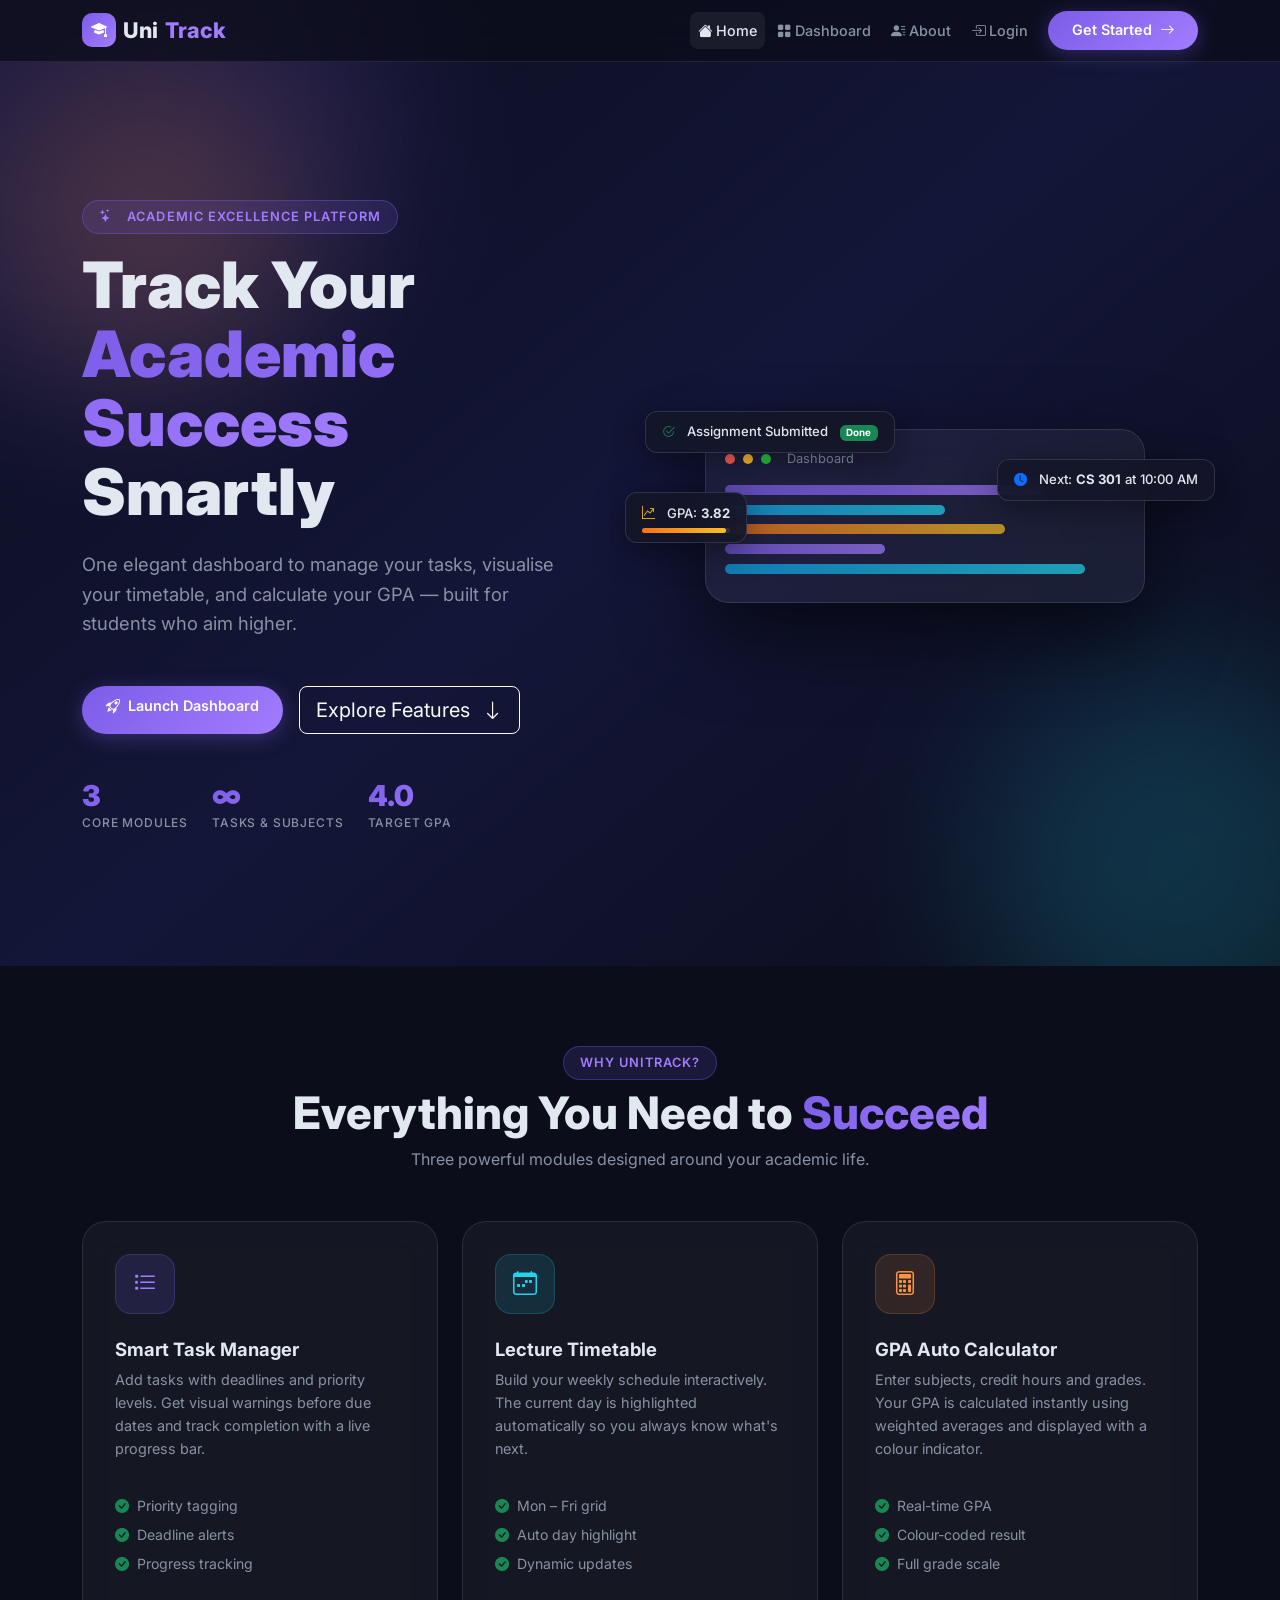
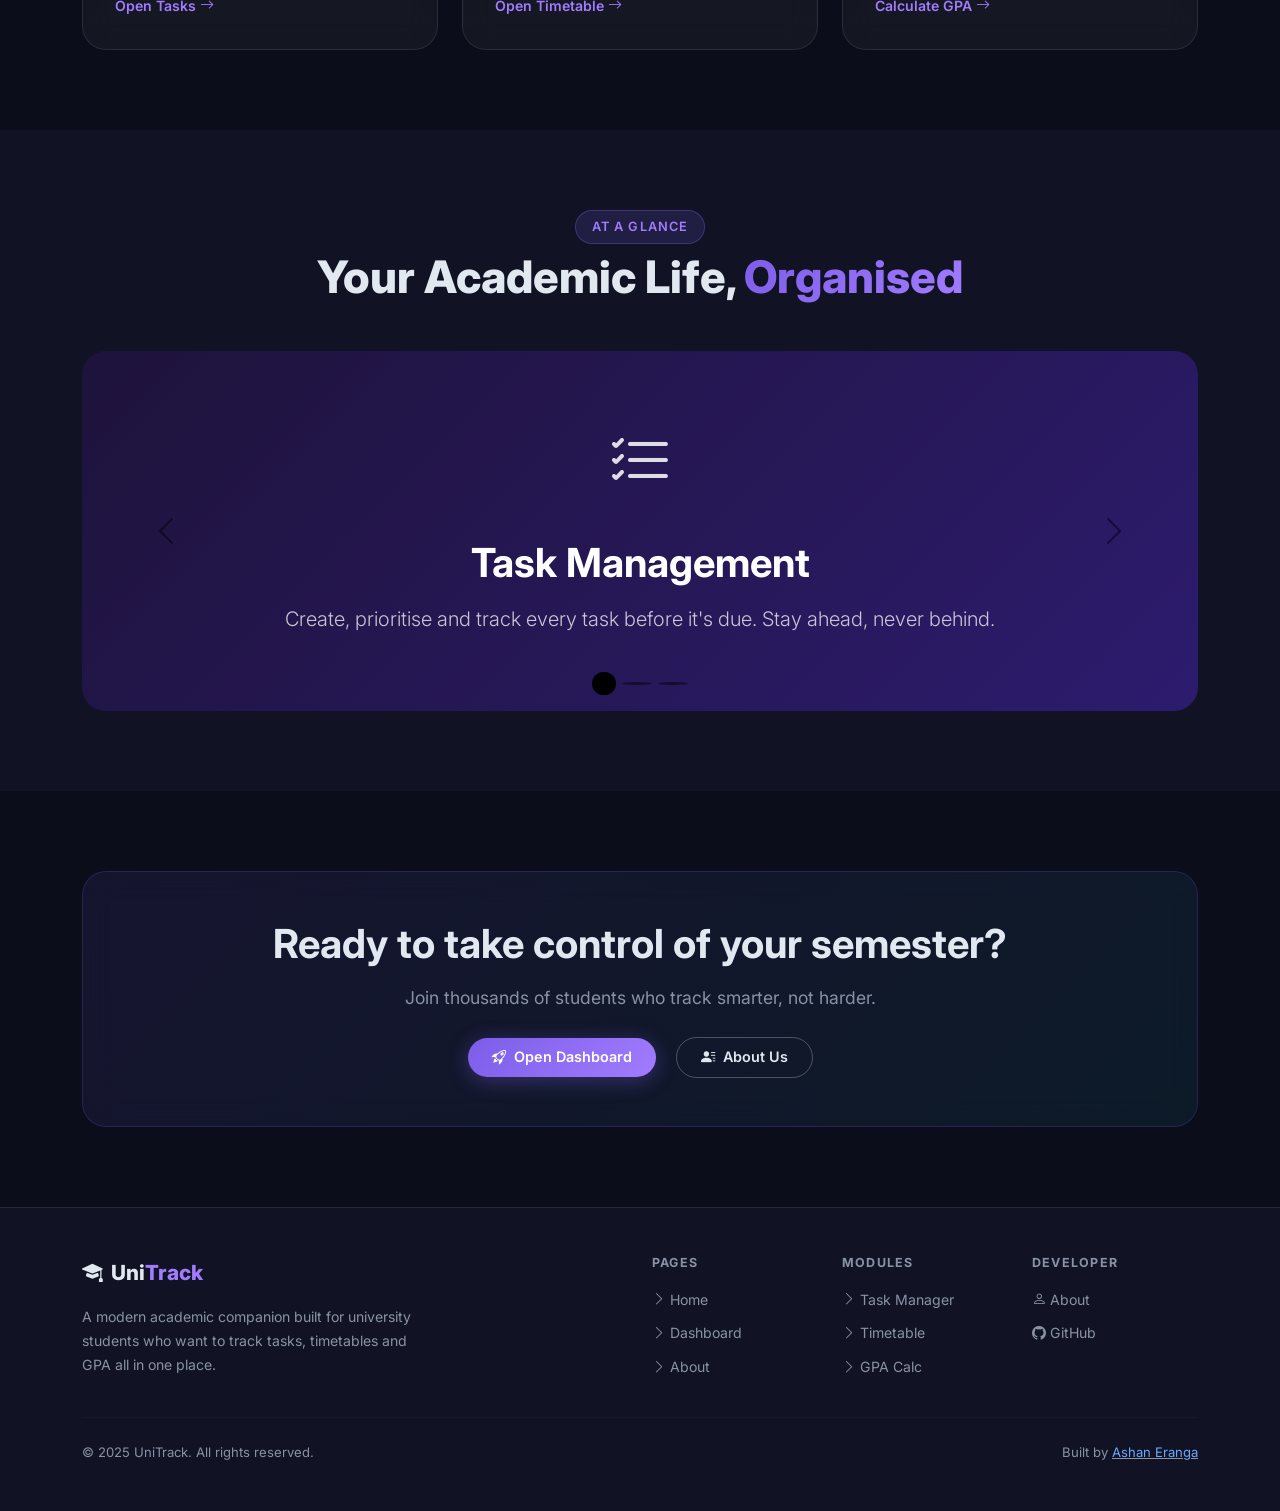
==== commit 14b15093: "edit footer" ====
--- a/index.html
+++ b/index.html
@@ -383,7 +383,7 @@
             <hr class="footer-divider my-4" />
             <div class="d-flex flex-wrap justify-content-between align-items-center">
                 <p class="footer-copy mb-0">&copy; 2025 UniTrack. All rights reserved.</p>
-                <p class="footer-copy mb-0">Built by <span><a href="https://github.com/ashan2k02" target="_blank">Ashan Eranga</a></span></p>
+                <p class="footer-copy mb-0">Built by <span style="text-decoration: underline;"><a href="https://github.com/ashan2k02" target="_blank">Ashan Eranga</a></span></p>
             </div>
         </div>
     </footer>
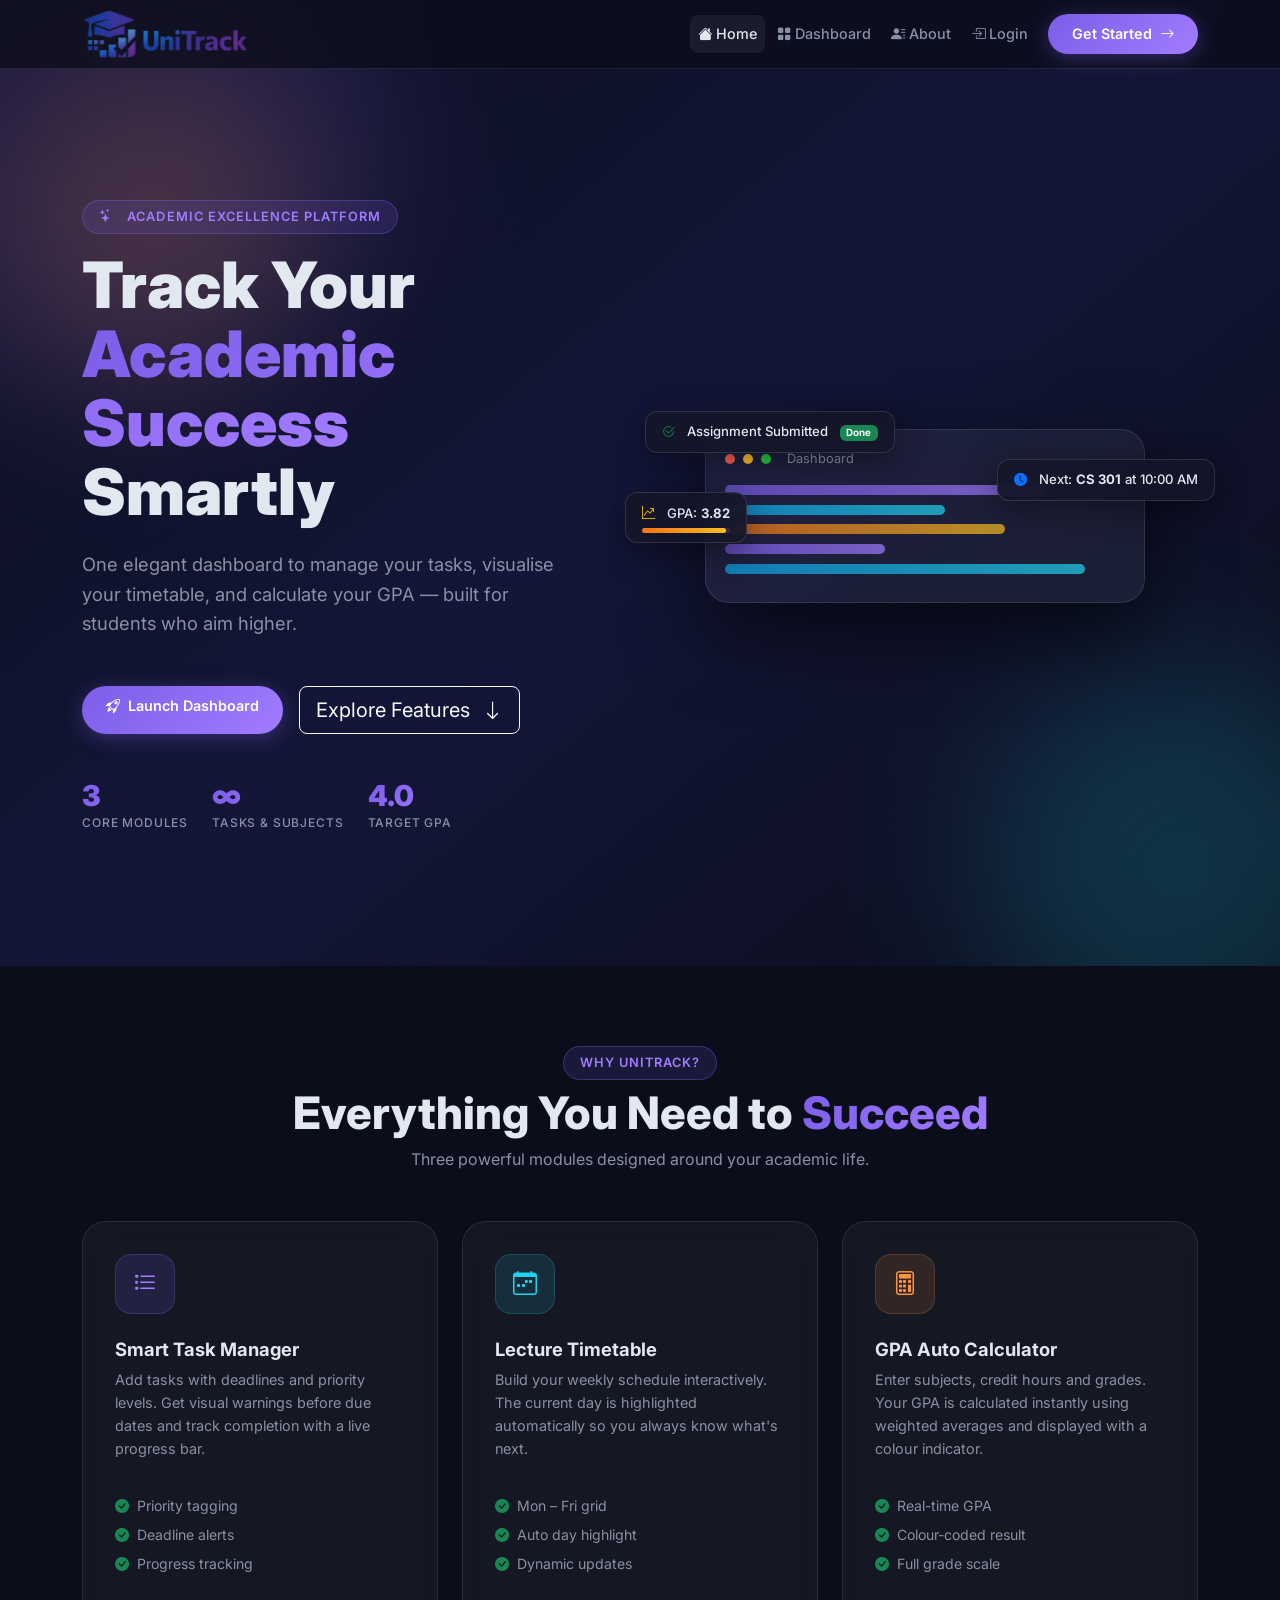
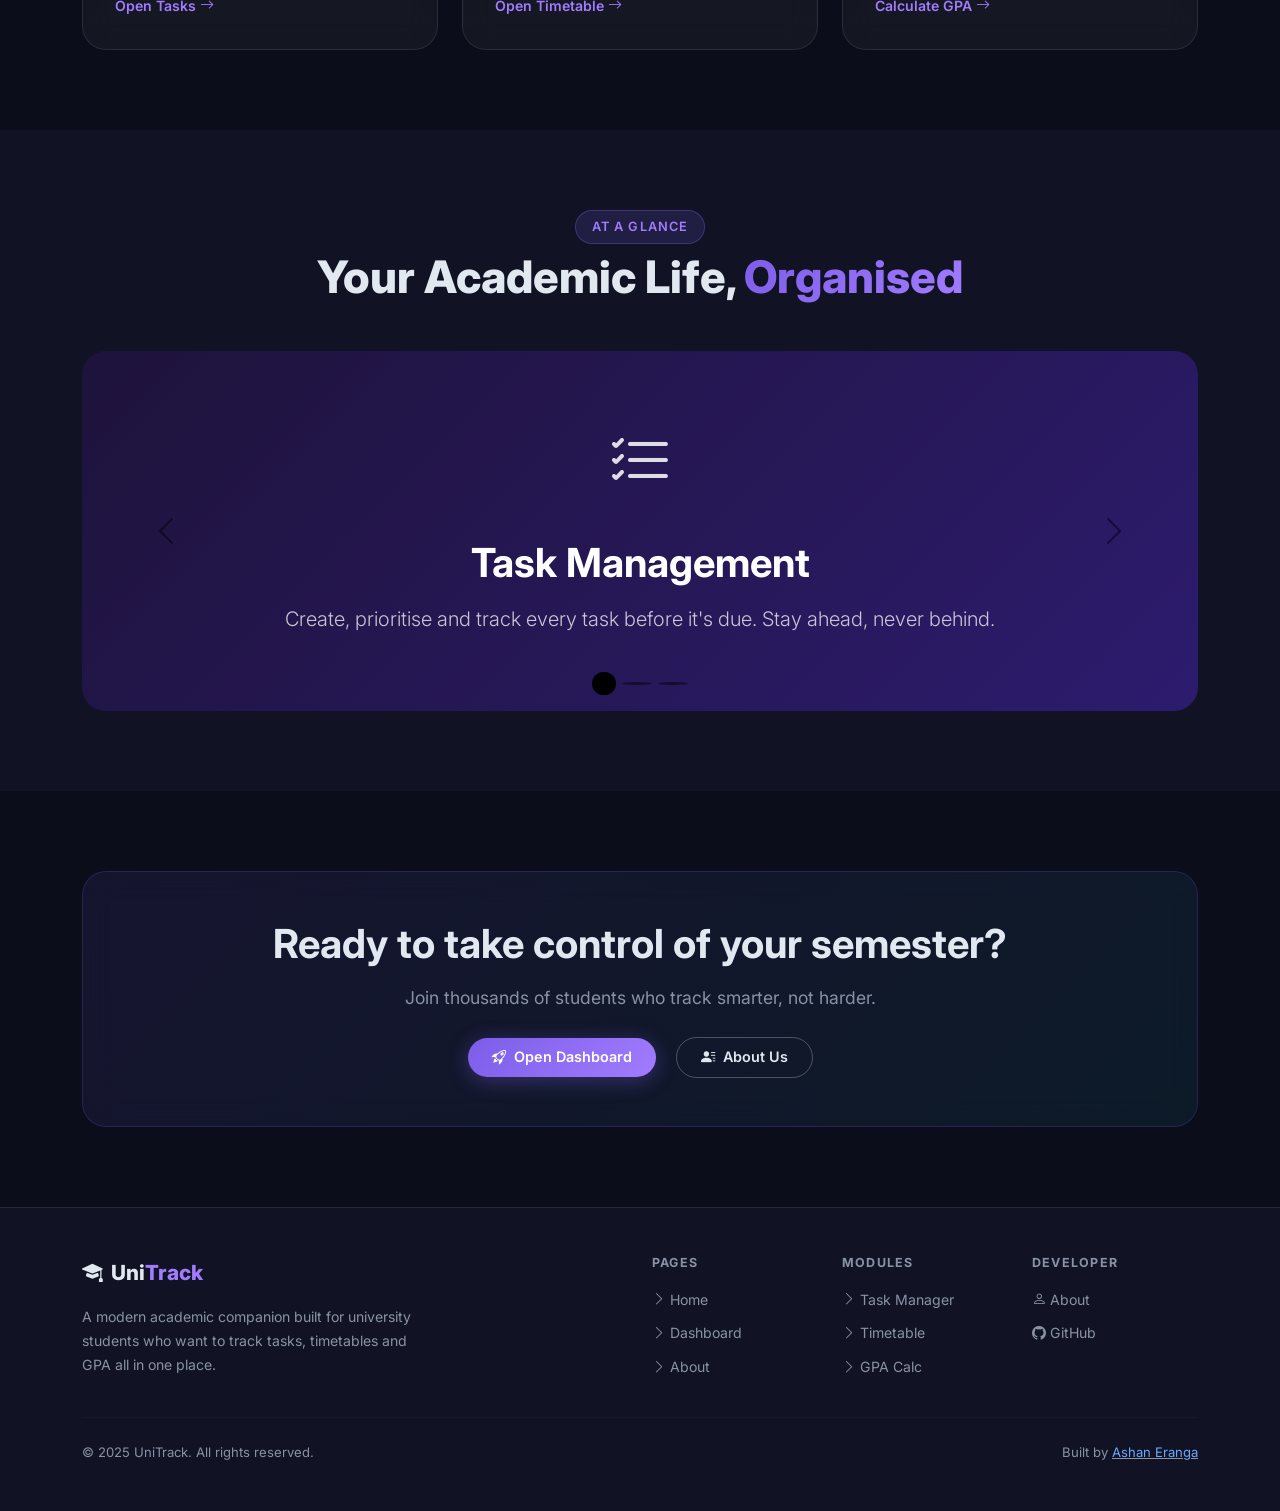
==== commit 091efdf3: "Set up GitHub Pages deployment" ====
--- a/index.html
+++ b/index.html
@@ -25,9 +25,8 @@
     <nav class="navbar navbar-expand-lg fixed-top glass-nav" id="mainNavbar">
         <div class="container">
             <!--Logo -->
-            <a class="navbar-brand brand-logo" href="index.html">
-                <span class="brand-icon"><i class="bi bi-mortarboard-fill"></i></span>
-                Uni<span class="brand-accent">Track</span>
+            <a class="navbar-brand brand-logo" href="index.html" aria-label="UniTrack home">
+                <span class="brand-icon"><img src="images/logo.png" alt="UniTrack logo"></span>
             </a>
 
             <!-- Mobile  -->
@@ -383,7 +382,7 @@
             <hr class="footer-divider my-4" />
             <div class="d-flex flex-wrap justify-content-between align-items-center">
                 <p class="footer-copy mb-0">&copy; 2025 UniTrack. All rights reserved.</p>
-                <p class="footer-copy mb-0">Built by <span style="text-decoration: underline;"><a href="https://github.com/ashan2k02" target="_blank">Ashan Eranga</a></span></p>
+                <p class="footer-copy mb-0">Built by <span style="text-decoration: underline;"><a href="https://ashaneranga.me" target="_blank">Ashan Eranga</a></span></p>
             </div>
         </div>
     </footer>
--- a/css/style.css
+++ b/css/style.css
@@ -276,7 +276,18 @@
   color: var(--text);
   display: flex;
   align-items: center;
-  gap: .45rem;
+  gap: 0;
+  padding: 0;
+}
+
+.brand-logo .brand-icon {
+  width: auto;
+  height: 52px;
+}
+
+.brand-logo .brand-icon img {
+  width: auto;
+  height: 100%;
 }
 
 
@@ -284,11 +295,15 @@
   display: inline-flex;
   align-items: center;
   justify-content: center;
-  width: 34px; height: 34px;
-  background: linear-gradient(135deg, #7c5de8, #a27cff);
-  border-radius: 10px;
-  font-size: 1rem;
-  color: #fff;
+  width: 40px;
+  height: 40px;
+  flex-shrink: 0;
+}
+.brand-icon img {
+  width: 100%;
+  height: 100%;
+  object-fit: contain;
+  display: block;
 }
 
 
@@ -1857,3 +1872,7 @@
   padding-right: 1rem !important;
 }
 }
+
+
+
+
